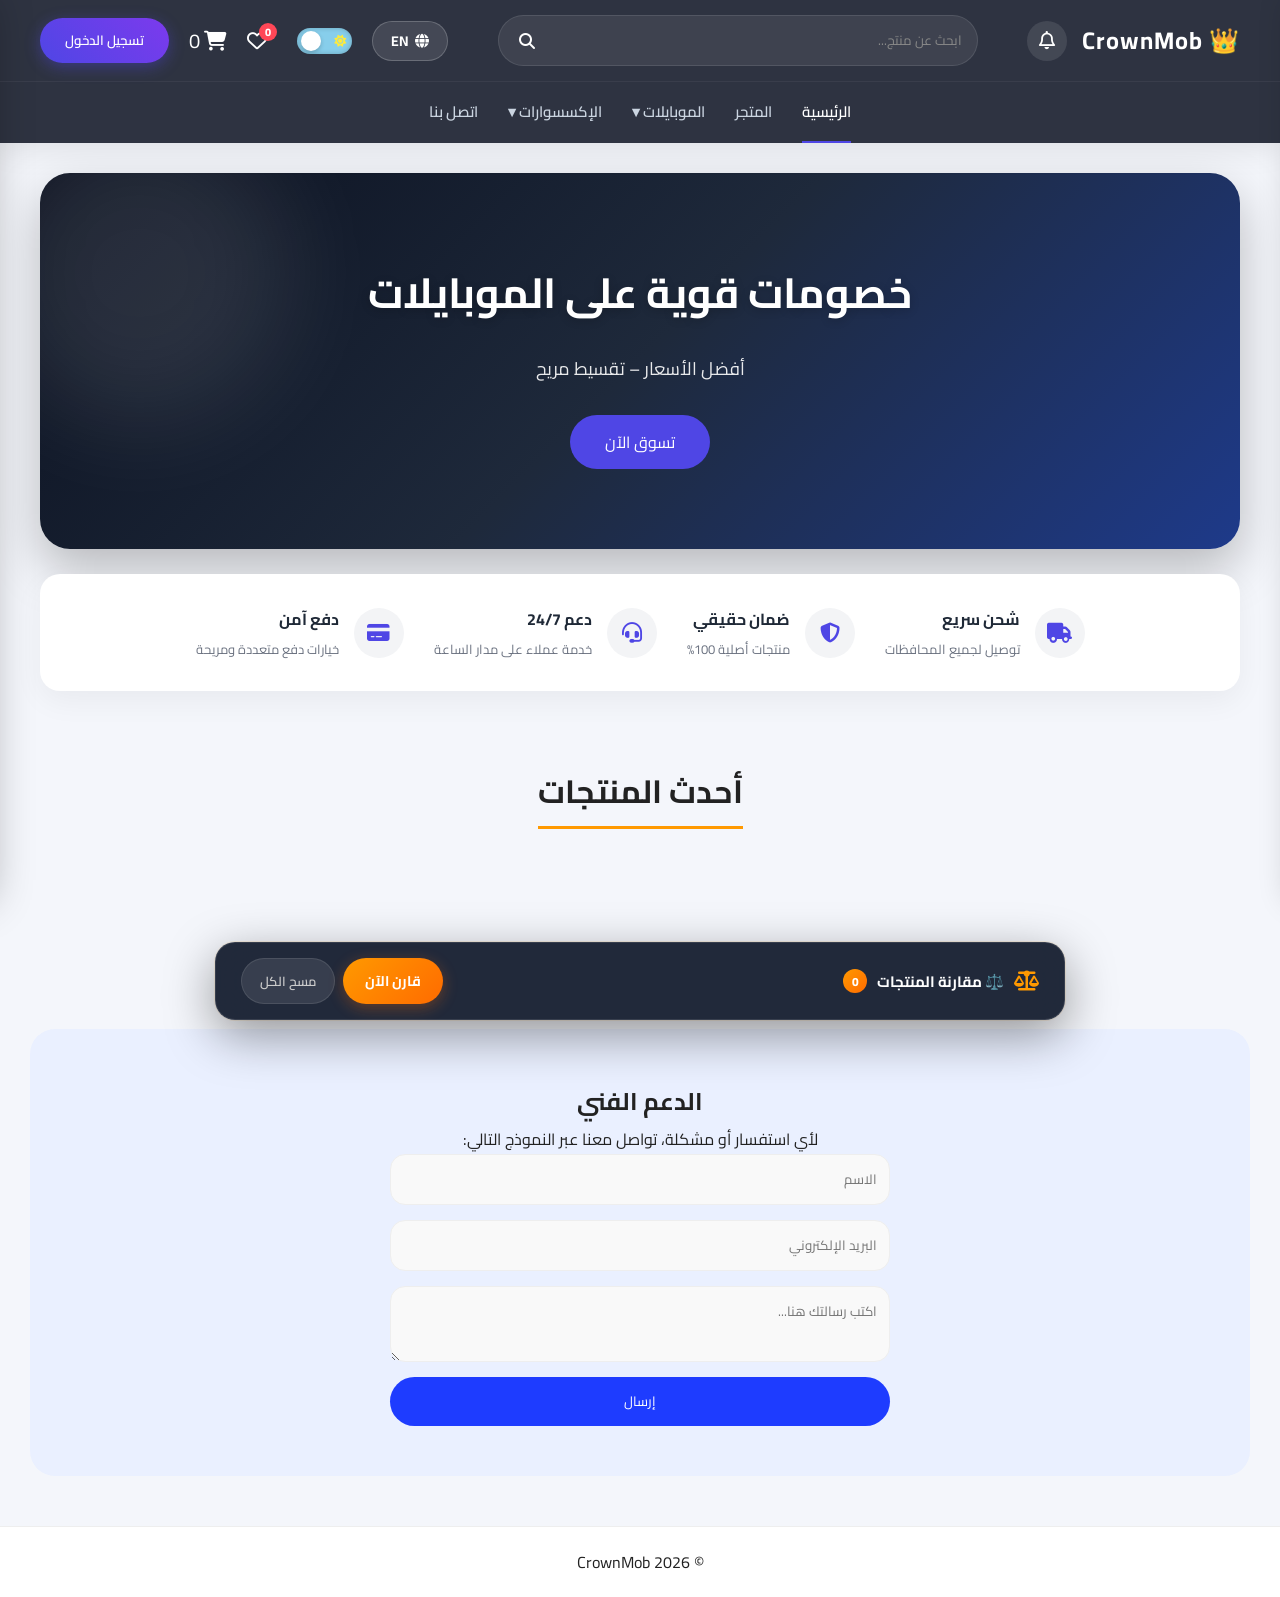
==== frontend/index.html @ 6358f12d "clean initial deployment" ====
<!DOCTYPE html>
<html lang="ar" dir="rtl">

<head>
  <meta charset="UTF-8">
  <meta name="viewport" content="width=device-width, initial-scale=1.0">
  <title>HTI Store - Electronics Store</title>
  <link rel="stylesheet" href="https://cdnjs.cloudflare.com/ajax/libs/font-awesome/6.4.0/css/all.min.css">
  <link rel="stylesheet" href="https://cdnjs.cloudflare.com/ajax/libs/animate.css/4.1.1/animate.min.css" />
  <link rel="stylesheet" href="style.css">
</head>

<body>

  <!-- HEADER -->
  <!-- NAVBAR -->
  <nav class="navbar-modern">
    <!-- Top Row -->
    <div class="navbar-top">
      <!-- Logo and Notifications -->
      <div class="logo-container" style="display: flex; align-items: center; gap: 15px;">
        <div class="logo">
          <a href="index.html">👑 CrownMob</a>
        </div>

        <!-- Notification Button -->
        <div id="notif-btn" class="notification-icon" onclick="window._notifToggle && window._notifToggle()"
          style="position: relative; cursor: pointer; color: white; display: flex; align-items: center; justify-content: center; width: 40px; height: 40px; background: rgba(255,255,255,0.1); border-radius: 50%; font-size: 18px; transition: 0.3s;">
          <i class="far fa-bell"></i>
          <span class="badge" id="notif-badge"
            style="position: absolute; top: -2px; right: -2px; background: #ff4757; color: white; border-radius: 50%; width: 18px; height: 18px; font-size: 11px; display: none; align-items: center; justify-content: center; font-weight: bold;">0</span>
        </div>
      </div>

      <!-- Search Bar (Center) -->
      <div class="nav-search-bar">
        <input type="text" id="search-input" data-lang-placeholder="searchPlaceholder" data-lang-placeholder="searchPlaceholder" placeholder="ابحث عن منتج...">
        <button class="nav-search-btn" onclick="performSearch()">
          <i class="fas fa-search"></i>
        </button>
      </div>

      <!-- Right Actions -->
      <div class="nav-actions">
        <button id="lang-btn" class="lang-btn" onclick="toggleLanguage()" title="تغيير اللغة">
          <i class="fas fa-globe"></i>
          <span class="lang-text">EN</span>
        </button>

        <label class="theme-switch">
          <input type="checkbox" id="theme-toggle" onclick="toggleTheme()">
          <span class="slider">
            <i class="fas fa-sun sun-icon"></i>
            <i class="fas fa-moon moon-icon"></i>
          </span>
        </label>

        <div class="wishlist-icon" onclick="toggleWishlistPanel()" title="Wishlist">
          <i class="far fa-heart"></i>
          <span class="badge" id="wishlist-count">0</span>
        </div>

        <div class="cart-icon" onclick="toggleCart()">
          <i class="fas fa-shopping-cart"></i>
          <span class="badge" id="cart-count">0</span>
        </div>

        <div id="user-auth-area">
          <button class="login-btn-modern" onclick="openLoginPage()" data-lang-key="login">تسجيل الدخول</button>
        </div>

        <button class="menu-toggle" onclick="toggleMobileMenu()"><i class="fas fa-bars"></i></button>
      </div>
    </div>

    <!-- Bottom Row (Links) -->
    <div class="navbar-bottom">
      <ul class="nav-links" id="nav-links">
        <li><a href="index.html" class="active" data-lang-key="home">الرئيسية</a></li>
        <li><a href="index.html?type=store" data-lang-key="store">المتجر</a></li>

        <li class="dropdown">
          <a href="index.html?type=phone" data-lang-key="phones">الموبايلات <i class="fas fa-chevron-down"
              style="font-size:10px; margin-right:5px;"></i></a>
          <ul class="dropdown-menu" id="nav-brand-dropdown">
            <!-- يتم تحميلها ديناميكياً -->
          </ul>
        </li>

        <li class="dropdown">
          <a href="index.html?type=accessory" data-lang-key="accessories">الإكسسوارات <i class="fas fa-chevron-down"
              style="font-size:10px; margin-right:5px;"></i></a>
          <ul class="dropdown-menu">
            <li><a href="index.html?type=accessory&acc=airpods" data-lang-key="accAirpods">سماعات AirPods</a></li>
            <li><a href="index.html?type=accessory&acc=covers" data-lang-key="accCovers">كفرات وأغطية</a></li>
            <li><a href="index.html?type=accessory&acc=chargers" data-lang-key="accChargers">شواحن</a></li>
          </ul>
        </li>

        <li><a href="#footer" data-lang-key="contact">اتصل بنا</a></li>
      </ul>
    </div>
  </nav>


  <!-- HERO -->
  <section class="hero">
    <div class="hero-box">
      <h2 data-lang-key="heroTitle">خصومات قوية على الموبايلات</h2>
      <p data-lang-key="heroDesc">أفضل الأسعار – تقسيط مريح</p>
      <button onclick="scrollToProducts()" data-lang-key="shopNow" data-lang-key="shopNow">تسوق الآن</button>
    </div>
  </section>

  <!-- FEATURES BAR -->
  <section class="features-bar">
    <div class="feature-item">
      <div class="feat-icon"><i class="fas fa-truck"></i></div>
      <div class="feat-text">
        <h4 data-lang-key="featShipping">شحن سريع</h4>
        <p data-lang-key="featShippingDesc">توصيل لجميع المحافظات</p>
      </div>
    </div>
    <div class="feature-item">
      <div class="feat-icon"><i class="fas fa-shield-alt"></i></div>
      <div class="feat-text">
        <h4 data-lang-key="featWarranty">ضمان حقيقي</h4>
        <p data-lang-key="featWarrantyDesc">منتجات أصلية 100%</p>
      </div>
    </div>
    <div class="feature-item">
      <div class="feat-icon"><i class="fas fa-headset"></i></div>
      <div class="feat-text">
        <h4 data-lang-key="featSupport">دعم 24/7</h4>
        <p data-lang-key="featSupportDesc">خدمة عملاء على مدار الساعة</p>
      </div>
    </div>
    <div class="feature-item">
      <div class="feat-icon"><i class="fas fa-credit-card"></i></div>
      <div class="feat-text">
        <h4 data-lang-key="featPayment">دفع آمن</h4>
        <p data-lang-key="featPaymentDesc">خيارات دفع متعددة ومريحة</p>
      </div>
    </div>
  </section>

  <!-- PRODUCTS -->
  <section class="products" id="products">
    <h2 data-lang-key="latestProducts">أحدث المنتجات</h2>

    <!-- Category Filter - يتم تحميلها ديناميكياً من API -->
    <div class="brand-list" id="category-filter">
      <div class="cat-btn active" onclick="filterBrand('all', this)" data-lang-key="all">الكل</div>
      <!-- باقي الأزرار تتحمل من الـ API -->
    </div>

    <div class="products-grid">
      <p id="loading" data-lang-key="loading">جاري تحميل المنتجات...</p>
    </div>



  </section>




  <!-- CART PANEL -->
  <div id="cart-panel" class="cart-panel">
    <div class="cart-header">
      <h3 data-lang-key="cartTitle">🛒 سلة المشتريات</h3>
      <span class="close" onclick="toggleCart()">✖</span>
    </div>

    <div id="cart-items" class="cart-items">
      <p class="empty" data-lang-key="cartEmpty">السلة فارغة</p>
    </div>

    <div class="cart-footer">
      <div class="total">
        <span data-lang-key="totalLabel">الإجمالي:</span> <span id="cart-total">0</span> <span
          data-lang-key="currency">ج.م</span>
      </div>
      <button class="checkout-btn" onclick="openCheckout()" data-lang-key="checkout" data-lang-key="checkout">إتمام الشراء</button>
    </div>
  </div>

  <!-- اتمام الشراء -->
  <div id="checkout-modal" class="checkout-modal">
    <div class="checkout-content">
      <span class="close-modal" onclick="closeCheckout()">&times;</span>

      <div class="modal-header">
        <h2 data-lang-key="checkoutTitle">إتمام الطلب والدفع</h2>
      </div>

      <div class="modal-body">

        <div class="section-title" data-lang-key="shippingSection">1. بيانات الشحن والتواصل</div>
        <div class="common-fields">
          <input type="text" id="cust-name" data-lang-placeholder="fullName" data-lang-placeholder="fullName" placeholder="الاسم رباعي" required>
          <input type="tel" id="cust-phone" data-lang-placeholder="phoneNumber" data-lang-placeholder="phoneNumber" placeholder="رقم الموبايل الأساسي"
            required>
          <input type="email" id="cust-email" data-lang-placeholder="emailOptional"
            data-lang-placeholder="emailOptional" placeholder="البريد الإلكتروني (اختياري)">
          <input type="text" id="cust-address" data-lang-placeholder="fullAddress"
            data-lang-placeholder="fullAddress" placeholder="العنوان بالتفصيل (المحافظة - المنطقة - الشارع)" required>
        </div>

        <div class="section-title" data-lang-key="paymentSection">2. اختر وسيلة الدفع</div>
        <div class="payment-methods-grid">
          <label class="method-box">
            <input type="radio" name="payment" value="cash" checked onchange="changePaymentMethod()">
            <div class="box-content">
              <i class="fas fa-money-bill-wave"></i>
              <span data-lang-key="cashOnDelivery">دفع عند الاستلام</span>
            </div>
          </label>

          <label class="method-box">
            <input type="radio" name="payment" value="valu" onchange="changePaymentMethod()">
            <div class="box-content">
              <span style="font-weight:900; color:#00b894;">valU</span>
              <span data-lang-key="valuInstall">تقسيط فاليو</span>
            </div>
          </label>

          <label class="method-box">
            <input type="radio" name="payment" value="halan" onchange="changePaymentMethod()">
            <div class="box-content">
              <span style="font-weight:900; color:#eb3b5a;">Halan</span>
              <span data-lang-key="halanInstall">تقسيط حالا</span>
            </div>
          </label>

          <label class="method-box">
            <input type="radio" name="payment" value="instapay" onchange="changePaymentMethod()">
            <div class="box-content">
              <i class="fas fa-qrcode"></i>
              <span>InstaPay</span>
            </div>
          </label>

          <label class="method-box">
            <input type="radio" name="payment" value="vodafone" onchange="changePaymentMethod()">
            <div class="box-content">
              <i class="fas fa-mobile-alt"></i>
              <span data-lang-key="vodafoneCash">فودافون كاش</span>
            </div>
          </label>
        </div>

        <div class="payment-details-container">

          <div id="details-cash" class="details-section active">
            <p class="info-msg" data-lang-key="cashMsg">سيتم تحصيل المبلغ بالكامل نقداً عند توصيل الطلب لعنوانك.</p>
          </div>

          <div id="details-valu" class="details-section">
            <input type="text" data-lang-placeholder="valuName" data-lang-placeholder="valuName" placeholder="الاسم المسجل في فاليو">
            <input type="tel" data-lang-placeholder="valuPhone" data-lang-placeholder="valuPhone" placeholder="رقم موبايل حساب فاليو">
            <input type="number" data-lang-placeholder="nationalId" data-lang-placeholder="nationalId" placeholder="الرقم القومي (14 رقم)">
          </div>

          <div id="details-halan" class="details-section">
            <input type="text" data-lang-placeholder="halanName" data-lang-placeholder="halanName" placeholder="الاسم المسجل في حالا">
            <input type="tel" data-lang-placeholder="halanPhone" data-lang-placeholder="halanPhone" placeholder="رقم موبايل حساب حالا">
            <input type="number" data-lang-placeholder="nationalId" data-lang-placeholder="nationalId" placeholder="الرقم القومي (14 رقم)">
          </div>

          <div id="details-instapay" class="details-section">
            <p class="transfer-info" data-lang-key="instapayMsg">يرجى التحويل على عنوان الدفع التالي:<br>
              <strong>username@instapay</strong>
            </p>
            <input type="text" data-lang-placeholder="paymentAddress"
              data-lang-placeholder="paymentAddress" placeholder="عنوان الدفع الخاص بك (Payment Address)">
            <input type="text" data-lang-placeholder="transactionId" data-lang-placeholder="transactionId" placeholder="رقم العملية المرجعي (Transaction ID)">
          </div>

          <div id="details-vodafone" class="details-section">
            <p class="transfer-info" data-lang-key="vodafoneMsg">يرجى التحويل على الرقم: <strong>010XXXXXXXX</strong>
            </p>
            <input type="tel" data-lang-placeholder="walletNumber" data-lang-placeholder="walletNumber" placeholder="رقم المحفظة المحول منها">
            <p style="font-size:12px; color:#666;" data-lang-key="screenshotOptional">قم بإرفاق سكرين شوت للتحويل
              (اختياري)</p>
            <input type="file" accept="image/*">
          </div>

        </div>

        <div class="checkout-footer">
          <div class="coupon-area">
            <input type="text" id="coupon-code" data-lang-placeholder="couponCode" placeholder="كود الخصم">
            <button onclick="applyCoupon()" data-lang-key="applyCoupon" data-lang-key="applyCoupon">تطبيق</button>
          </div>
          <div class="total-area">
            <span data-lang-key="totalLabel">الإجمالي:</span>
            <span id="final-total">0 ج.م</span>
          </div>
        </div>

        <button class="submit-btn" onclick="submitOrder()" data-lang-key="confirmOrder" data-lang-key="confirmOrder">تأكيد الطلب الآن</button>
      </div>
    </div>
  </div>




  <!-- SUPPORT SECTION -->
  <section class="support">
    <h2 data-lang-key="supportTitle">الدعم الفني</h2>
    <p data-lang-key="supportDesc">لأي استفسار أو مشكلة، تواصل معنا عبر النموذج التالي:</p>

    <form id="support-form">
      <input type="text" data-lang-placeholder="name" placeholder="الاسم" required>
      <input type="email" data-lang-placeholder="email" placeholder="البريد الإلكتروني" required>
      <textarea data-lang-placeholder="writeMessage" placeholder="اكتب رسالتك هنا..." required></textarea>
      <button type="submit" data-lang-key="send" data-lang-key="send">إرسال</button>
    </form>
  </section>

  <!-- WISHLIST PANEL -->
  <div id="wishlist-overlay" class="wishlist-overlay" onclick="toggleWishlistPanel()"></div>
  <div id="wishlist-panel" class="wishlist-panel">
    <div class="wishlist-panel-header">
      <h3><i class="fas fa-heart"></i> <span data-lang-key="wishlistTitle">❤️ قائمة المفضلة</span></h3>
      <button class="wishlist-panel-close" onclick="toggleWishlistPanel()">
        <i class="fas fa-times"></i>
      </button>
    </div>
    <div class="wishlist-panel-body" id="wishlist-panel-body">
      <!-- Wishlist items rendered by JS -->
    </div>
  </div>

  <!-- COMPARE FLOATING BAR -->
  <div id="compare-bar" class="compare-bar">
    <div class="compare-bar-inner">
      <div class="compare-bar-info">
        <i class="fas fa-balance-scale"></i>
        <span id="compare-bar-title" data-lang-key="compareProducts">⚖️ مقارنة المنتجات</span>
        <span class="compare-badge" id="compare-count">0</span>
      </div>
      <div class="compare-bar-items" id="compare-bar-items">
        <!-- Thumbnails go here -->
      </div>
      <div class="compare-bar-actions">
        <button class="compare-now-btn" onclick="openCompareModal()" data-lang-key="compareNow">قارن الآن</button>
        <button class="compare-clear-btn" onclick="clearCompare()" data-lang-key="clearCompare">مسح الكل</button>
      </div>
    </div>
  </div>

  <!-- COMPARE MODAL -->
  <div id="compare-modal" class="compare-modal">
    <div class="compare-modal-content">
      <div class="compare-modal-header">
        <h2><i class="fas fa-balance-scale"></i> <span data-lang-key="compareProducts">⚖️ مقارنة المنتجات</span></h2>
        <button class="compare-modal-close" onclick="closeCompareModal()">
          <i class="fas fa-times"></i>
        </button>
      </div>
      <div class="compare-modal-body" id="compare-modal-body">
        <!-- Compare table rendered by JS -->
      </div>
      <div class="compare-modal-footer">
        <button class="compare-add-all-btn" onclick="addAllCompareToCart()" data-lang-key="addAllToCart">🛒 أضف الكل
          للسلة</button>
        <button class="compare-clear-all-btn" onclick="clearCompare(); closeCompareModal();"
          data-lang-key="clearCompare">مسح الكل</button>
      </div>
    </div>
  </div>

  <!-- FOOTER -->
  <footer>
    <p>© 2026 CrownMob</p>
  </footer>

  <script src="lang.js"></script>
  <script src="index.js"></script>
  <script src="notifications.js"></script>
  <script src="search_dropdown.js"></script>
</body>

</html>
---- frontend/style.css ----
/* =========================
   FONTS & GLOBAL VARIABLES
========================= */
@import url('https://fonts.googleapis.com/css2?family=Cairo:wght@300;400;600;700&display=swap');

:root {
  /* الألوان الافتراضية (الوضع الفاتح) */
  --bg-color: #f4f6fb;
  --text-color: #222;
  --card-bg: #ffffff;
  /* تعديل: جعل لون الهيدر شبه شفاف للزجاجي */
  --navbar-bg: rgba(15, 23, 42, 0.85);
  --navbar-text: #ffffff;
  --border-color: #eee;
  --modal-bg: #ffffff;
  --input-bg: #f9f9f9;
  --section-bg: #eaf0ff;
  /* تعديل: تدرج لوني أقوى للبانر */
  --hero-gradient: linear-gradient(135deg, #232f3e 0%, #1e3c72 100%);
  --shadow-soft: 0 10px 25px rgba(0, 0, 0, 0.05);
  --shadow-hover: 0 20px 40px rgba(0, 0, 0, 0.15);
}

/* الألوان في الوضع الليلي */
body.dark-mode {
  --bg-color: #0b1120;
  --text-color: #f8fafc;
  --card-bg: #1e293b;
  --navbar-bg: rgba(11, 17, 32, 0.85);
  --navbar-text: #f8fafc;
  --border-color: #334155;
  --modal-bg: #1e293b;
  --input-bg: #0f172a;
  --section-bg: #0b1120;
  --hero-gradient: linear-gradient(135deg, #0b1120, #1e3a8a);
  --shadow-soft: 0 10px 25px rgba(0, 0, 0, 0.2);
  --shadow-hover: 0 20px 40px rgba(0, 0, 0, 0.4);
}

/* تخصيص شريط التمرير (Scrollbar) */
::-webkit-scrollbar {
  width: 10px;
}

::-webkit-scrollbar-track {
  background: var(--bg-color);
}

::-webkit-scrollbar-thumb {
  background: #ccc;
  border-radius: 10px;
  border: 2px solid var(--bg-color);
}

::-webkit-scrollbar-thumb:hover {
  background: #ff9900;
}

* {
  margin: 0;
  padding: 0;
  box-sizing: border-box;
  font-family: 'Cairo', sans-serif;
}

body {
  background: var(--bg-color);
  color: var(--text-color);
  overflow-x: hidden;
  transition: background 0.3s, color 0.3s;
}

a {
  text-decoration: none;
}

button {
  cursor: pointer;
  border: none;
}


/* =========================
   NAVBAR (Glassmorphism Effect)
========================= */
.navbar {
  display: flex;
  justify-content: space-between;
  align-items: center;
  padding: 15px 60px;
  /* تقليل الـ padding قليلاً */
  background: var(--navbar-bg);
  /* استخدام اللون الشفاف */
  color: var(--navbar-text);
  position: sticky;
  top: 0;
  z-index: 1000;
  transition: background 0.3s;
  /* إضافة تأثير الزجاج */
  backdrop-filter: blur(12px);
  border-bottom: 1px solid rgba(255, 255, 255, 0.1);
}

/* تعديل حدود الهيدر في الوضع الليلي */
body.dark-mode .navbar {
  border-bottom: 1px solid rgba(255, 255, 255, 0.05);
}

.logo a {
  color: var(--navbar-text);
  font-size: 24px;
  /* تكبير اللوجو قليلاً */
  font-weight: 700;
  letter-spacing: 1px;
}

.nav-links {
  list-style: none;
  display: flex;
  gap: 35px;
}

.nav-links li {
  position: relative;
}

.nav-links a {
  color: var(--navbar-text);
  font-size: 16px;
  /* تكبير الخط قليلاً */
  font-weight: 600;
  transition: .3s;
}

.nav-links a:hover,
.nav-links a.active {
  color: #ff9900;
  /* استخدام اللون البرتقالي المميز */
}

/* DROPDOWN */
.dropdown-menu {
  position: absolute;
  top: 45px;
  left: 0;
  background: var(--card-bg);
  list-style: none;
  width: 180px;
  border-radius: 12px;
  box-shadow: var(--shadow-soft);
  /* استخدام متغير الظل */
  opacity: 0;
  visibility: hidden;
  transform: translateY(15px);
  transition: .3s;
  padding: 10px 0;
  border: 1px solid var(--border-color);
}

.dropdown-menu li {
  padding: 10px 15px;
}

.dropdown-menu li a {
  color: var(--text-color);
  font-size: 14px;
}

.dropdown-menu li:hover {
  background: #f1f5f9;
}

body.dark-mode .dropdown-menu li:hover {
  background: #333;
}

.dropdown:hover .dropdown-menu {
  opacity: 1;
  visibility: visible;
  transform: translateY(0);
}

.nav-right {
  display: flex;
  align-items: center;
  gap: 18px;
}

/* أزرار الهيدر */
.lang-btn {
  position: relative;
  cursor: pointer;
  color: var(--navbar-text);
  display: flex;
  align-items: center;
  justify-content: center;
  gap: 6px;
  height: 40px;
  padding: 0 18px;
  background: rgba(255, 255, 255, 0.1);
  border-radius: 20px;
  font-size: 14px;
  transition: 0.3s;
  font-weight: bold;
  border: 1px solid rgba(255, 255, 255, 0.2);
}

.lang-btn:hover {
  background: #38bdf8;
  color: #0f172a;
  border-color: #38bdf8;
  box-shadow: 0 0 15px rgba(56, 189, 248, 0.5);
}

.login-btn {
  background: linear-gradient(45deg, #ff9900, #ff6b00);
  /* تدرج برتقالي */
  padding: 8px 25px;
  border-radius: 25px;
  color: white;
  transition: .3s;
  font-weight: 600;
  box-shadow: 0 4px 15px rgba(255, 107, 0, 0.2);
}

.login-btn:hover {
  transform: translateY(-2px);
  box-shadow: 0 6px 20px rgba(255, 107, 0, 0.3);
}

.cart-icon {
  font-size: 20px;
  cursor: pointer;
  color: var(--navbar-text);
  position: relative;
}

.cart-count {
  position: absolute;
  top: -8px;
  right: -8px;
  background: #ff9900;
  color: white;
  font-size: 12px;
  width: 18px;
  height: 18px;
  display: flex;
  justify-content: center;
  align-items: center;
  border-radius: 50%;
  font-weight: bold;
}


/* =========================
   HERO & CATEGORIES
========================= */

/* =========================
   HERO
========================= */
.hero {
  padding: 30px 40px 10px;
}

.hero-box {
  /* تدرج لوني عصري وفخم */
  background: linear-gradient(135deg, #0b1120 0%, #1e293b 50%, #1e3a8a 100%);
  padding: 80px 30px;
  border-radius: 30px;
  text-align: center;
  transition: .4s;
  color: white;
  position: relative;
  overflow: hidden;
  box-shadow: 0 20px 50px rgba(0, 0, 0, 0.25);
}

/* أشكال جمالية خلف البانر */
.hero-box::before {
  content: '';
  position: absolute;
  top: -50px;
  left: -50px;
  width: 300px;
  height: 300px;
  background: rgba(255, 255, 255, 0.1);
  border-radius: 50%;
  filter: blur(50px);
}

.hero-box:hover {
  transform: scale(1.01);
}

.hero-box h2 {
  font-size: 42px;
  margin-bottom: 20px;
  text-shadow: 0 2px 10px rgba(0, 0, 0, 0.2);
}

.hero-box p {
  font-size: 18px;
  margin-bottom: 30px;
  opacity: 0.9;
}

.hero-box button {
  padding: 12px 35px;
  border-radius: 30px;
  background: #4f46e5;
  color: white;
  font-size: 16px;
  transition: .3s;
}

.hero-box button:hover {
  background: #233f91;
}

/* =========================
   FEATURES BAR
========================= */
.features-bar {
  display: flex;
  justify-content: center;
  align-items: center;
  gap: 30px;
  padding: 30px 40px;
  background: white;
  border-radius: 20px;
  margin: 15px 40px 40px;
  position: relative;
  z-index: 10;
  box-shadow: 0 10px 30px rgba(0, 0, 0, 0.05);
  flex-wrap: wrap;
}

.feature-item {
  display: flex;
  align-items: center;
  gap: 15px;
}

.feat-icon {
  width: 50px;
  height: 50px;
  background: #f3f4f6;
  color: #4f46e5;
  border-radius: 50%;
  display: flex;
  justify-content: center;
  align-items: center;
  font-size: 20px;
  transition: 0.3s;
}

.feature-item:hover .feat-icon {
  background: #4f46e5;
  color: white;
  transform: translateY(-3px);
}

.feat-text h4 {
  font-size: 16px;
  color: #1f2937;
  margin-bottom: 3px;
  font-weight: 700;
}

.feat-text p {
  font-size: 13px;
  color: #6b7280;
}

body.dark-mode .features-bar {
  background: rgba(255, 255, 255, 0.05);
  box-shadow: 0 10px 30px rgba(0, 0, 0, 0.2);
}

body.dark-mode .feat-icon {
  background: rgba(79, 70, 229, 0.2);
}

body.dark-mode .feat-text h4 {
  color: #f3f4f6;
}

body.dark-mode .feat-text p {
  color: #9ca3af;
}

@media (max-width: 768px) {
  .features-bar {
    margin: 20px 15px;
    padding: 20px;
    gap: 15px;
    display: grid;
    grid-template-columns: repeat(2, 1fr);
  }

  .feature-item {
    flex-direction: column;
    text-align: center;
    gap: 8px;
  }

  .feat-icon {
    margin: 0 auto;
    width: 40px;
    height: 40px;
    font-size: 16px;
  }

  .feat-text h4 {
    font-size: 13px;
  }

  .feat-text p {
    font-size: 11px;
  }
}


/* =========================
   CATEGORIES (BRAND BUTTONS)
========================= */
.categories {
  display: flex;
  justify-content: center;
  gap: 10px;
  margin-top: 30px;
  flex-wrap: wrap;
}

/* التنسيق الأساسي (الوضع الفاتح - النهاري) */
.cat-btn {
  background: var(--card-bg);
  border: 1px solid var(--border-color);
  padding: 10px 25px;
  border-radius: 50px;
  /* شكل كبسولة دائري */
  font-weight: 600;
  color: var(--text-color);
  transition: all 0.3s ease;
  cursor: pointer;
  position: relative;
  overflow: hidden;
}

/* التأثير عند الوقوف عليها في النهار */
.cat-btn:hover,
.cat-btn.active {
  background: #232f3e;
  /* كحلي */
  color: #fff;
  border-color: #232f3e;
  transform: translateY(-3px);
  box-shadow: 0 5px 15px rgba(35, 47, 62, 0.3);
}

/* --- تنسيق الوضع الليلي (Dark Mode) --- */

/* 1. شكل الزر وهو غير نشط في الليل (غامق وأنيق) */
body.dark-mode .cat-btn {
  background: #2a2a2a;
  /* رمادي داكن جداً */
  border-color: #444;
  /* حدود خفيفة */
  color: #e0e0e0;
  /* نص فاتح */
  box-shadow: inset 0 0 5px rgba(0, 0, 0, 0.1);
}

/* 2. شكل الزر عند اللمس أو التفعيل في الليل (توهج نيون) */
body.dark-mode .cat-btn:hover,
body.dark-mode .cat-btn.active {
  background: #38bdf8;
  /* لون أزرق سماوي مضيء */
  border-color: #38bdf8;
  color: #0f172a;
  /* النص يصبح داكن ليظهر بوضوح */
  transform: translateY(-3px);
  box-shadow: 0 0 20px rgba(56, 189, 248, 0.6);
  /* تأثير توهج (Glow) */
}


/* =========================
   SEARCH
========================= */
.search-bar {
  text-align: center;
  margin: 30px 0;
  position: relative;
  max-width: 500px;
  margin-left: auto;
  margin-right: auto;
}

.search-bar input {
  width: 100%;
  padding: 15px 50px 15px 20px;
  /* مساحة للأيقونة */
  border-radius: 50px;
  border: 1px solid var(--border-color);
  transition: .3s;
  background: var(--input-bg);
  color: var(--text-color);
  font-size: 16px;
  box-shadow: var(--shadow-soft);
}

.search-bar input:focus {
  outline: none;
  border-color: #ff9900;
  box-shadow: 0 0 15px rgba(255, 153, 0, 0.2);
}

.search-bar i {
  position: absolute;
  right: 20px;
  top: 50%;
  transform: translateY(-50%);
  color: #aaa;
  font-size: 18px;
}

/* =========================
   BRANDS (Filtered Buttons)
========================= */
.brand-list {
  display: flex;
  gap: 15px;
  overflow-x: auto;
  padding-bottom: 15px;
  justify-content: center;
  /* توسيط العناصر */
}

.brand-list div {
  padding: 12px 30px;
  background: var(--card-bg);
  /* استخدام المتغير ليتغير تلقائياً */
  border: 1px solid var(--border-color);
  /* حدود خفيفة */
  border-radius: 50px;
  box-shadow: var(--shadow-soft);
  cursor: pointer;
  font-weight: bold;
  transition: all 0.3s ease;
  white-space: nowrap;
  color: var(--text-color);
  /* لون النص متغير */
}

/* تأثير التمرير (Hover) في الوضع النهاري */
.brand-list div:hover {
  background: #232f3e;
  color: white;
  transform: translateY(-3px);
  box-shadow: 0 5px 15px rgba(0, 0, 0, 0.2);
}

/* --- تنسيق الوضع الليلي (Dark Mode) --- */

/* الزر وهو غير نشط في الليل */
body.dark-mode .brand-list div {
  background: #2a2a2a;
  /* رمادي داكن أنيق */
  border-color: #444;
  color: #e0e0e0;
  box-shadow: inset 0 0 5px rgba(0, 0, 0, 0.2);
}

/* الزر عند اللمس أو الوقوف عليه في الليل (توهج نيون) */
body.dark-mode .brand-list div:hover {
  background: #38bdf8;
  /* أزرق سماوي مضيء */
  border-color: #38bdf8;
  color: #0f172a;
  /* النص يصبح داكن ليظهر بوضوح */
  transform: scale(1.05);
  box-shadow: 0 0 20px rgba(56, 189, 248, 0.6);
  /* تأثير التوهج */
}

/* =========================
   PRODUCTS (Modern Cards)
========================= */
.products {
  padding: 30px 40px 50px;
}

.brand-title {
  font-size: 2rem;
  color: var(--text-color);
  border-bottom: 3px solid #ff9900;
  display: inline-block;
  margin-bottom: 30px;
  padding-bottom: 5px;
}

.products-grid {
  display: grid;
  grid-template-columns: repeat(auto-fill, minmax(260px, 1fr));
  /* توسيع الكروت قليلاً */
  gap: 30px;
}

/* تحسين كارت المنتج */
.product-card {
  background: var(--card-bg);
  padding: 25px;
  border-radius: 25px;
  /* حواف دائرية أكثر */
  text-align: center;
  transition: all 0.4s ease;
  /* نعومة الحركة */
  box-shadow: var(--shadow-soft);
  overflow: hidden;
  border: 1px solid transparent;
  /* إزالة الحدود في الوضع العادي */
  position: relative;
}

/* إضافة حدود خفيفة فقط في الوضع الليلي للتباين */
body.dark-mode .product-card {
  border-color: var(--border-color);
}

.product-card:hover {
  transform: translateY(-10px);
  /* يرتفع للأعلى */
  box-shadow: var(--shadow-hover);
}

/* Badge style for discounts */
.discount-badge {
  position: absolute;
  top: 2px;
  left: 85px;
  transform: translateX(-50%);
  background: linear-gradient(135deg, #ffd700, #ff9900);
  color: #1a1a1a;
  padding: 6px 14px;
  border-radius: 20px;
  font-size: 13px;
  font-weight: 800;
  z-index: 10;
  box-shadow: 0 4px 15px rgba(255, 153, 0, 0.4);
  animation: pulse-badge 2s infinite;
  display: flex;
  align-items: center;
  gap: 6px;
  border: 1px solid rgba(255, 255, 255, 0.4);
}



.product-card img {
  width: 100%;
  height: 220px;
  object-fit: contain;
  /* عشان الصورة متتقصش */
  margin-bottom: 15px;
  transition: transform 0.5s ease;
  /* حركة ناعمة للصورة */
}

/* تكبير الصورة عند الوقوف عليها */
.product-card:hover img {
  transform: scale(1.08);
}

.product-card h3 {
  margin: 10px 0;
  font-size: 18px;
  font-weight: 700;
  min-height: 50px;
  color: var(--text-color);
}

.price {
  color: #ff9900;
  /* استخدام البرتقالي للسعر */
  font-weight: 800;
  font-size: 20px;
  margin-bottom: 20px;
  display: flex;
  align-items: center;
  justify-content: center;
  gap: 10px;
}

.price-old {
  font-size: 15px;
  color: #888;
  text-decoration: line-through;
  font-weight: 600;
}

.price-new {
  color: #ff9900;
  font-weight: 800;
}



@keyframes pulse-badge {
  0% {
    transform: scale(1);
  }

  50% {
    transform: scale(1.05);
  }

  100% {
    transform: scale(1);
  }
}

/* زر الإضافة للسلة في الكارت */
.product-card button.add-to-cart-btn {
  padding: 12px 30px;
  border-radius: 50px;
  background: linear-gradient(45deg, #232f3e, #34495e);
  /* تدرج أزرق */
  color: white;
  transition: .3s;
  font-weight: 600;
  width: 100%;
  margin-bottom: 10px;
  box-shadow: 0 5px 15px rgba(35, 47, 62, 0.2);
}

body.dark-mode .product-card button.add-to-cart-btn {
  background: linear-gradient(45deg, #ff9900, #ff6b00);
  box-shadow: 0 5px 15px rgba(255, 107, 0, 0.2);
  color: #000;
}

.product-card button.add-to-cart-btn:hover {
  transform: translateY(-2px);
  box-shadow: 0 8px 20px rgba(35, 47, 62, 0.3);
}

/* زر تحميل المزيد بنفس ستايل أضف للسلة */
.load-more-btn-style {
  padding: 12px 30px;
  border-radius: 50px;
  background: linear-gradient(45deg, #232f3e, #34495e);
  color: white;
  transition: .3s;
  font-weight: 600;
  border: none;
  cursor: pointer;
  box-shadow: 0 5px 15px rgba(35, 47, 62, 0.2);
  display: inline-block;
  min-width: 200px;
  font-size: 16px;
}

body.dark-mode .load-more-btn-style {
  background: linear-gradient(45deg, #38bdf8, #0ea5e9);
  box-shadow: 0 5px 15px rgba(56, 189, 248, 0.2);
  color: #0f172a;
}

.load-more-btn-style:hover {
  transform: translateY(-2px);
  box-shadow: 0 8px 20px rgba(35, 47, 62, 0.3);
}

/* زر عرض التفاصيل (Ghost Button) */
.btn {
  display: inline-block;
  text-decoration: none;
  padding: 10px 25px;
  font-size: 14px;
  font-weight: 700;
  color: var(--text-color);
  border: 2px solid var(--border-color);
  border-radius: 50px;
  background-color: transparent;
  transition: all 0.3s ease;
  width: 100%;
}

.btn:hover {
  background-color: var(--text-color);
  color: var(--card-bg);
  border-color: var(--text-color);
}


/* =========================
   CART SIDEBAR
========================= */
.cart-panel {
  position: fixed;
  top: 0;
  right: -400px;
  /* توسيع السلة قليلاً */
  width: 380px;
  height: 100vh;
  background: var(--card-bg);
  box-shadow: -10px 0 30px rgba(0, 0, 0, 0.2);
  transition: .5s cubic-bezier(0.77, 0, 0.175, 1);
  /* حركة انسيابية */
  z-index: 2000;
  display: flex;
  flex-direction: column;
  backdrop-filter: blur(10px);
  /* تأثير زجاجي خفيف لو الخلفية شفافة */
}

body.dark-mode .cart-panel {
  background: rgba(30, 30, 30, 0.95);
  /* خلفية داكنة شبه شفافة */
}

.cart-panel.open {
  right: 0;
}

.cart-header {
  padding: 25px;
  display: flex;
  justify-content: space-between;
  align-items: center;
  border-bottom: 1px solid var(--border-color);
}

.cart-header h3 {
  color: var(--text-color);
  font-size: 22px;
}

.close-cart {
  font-size: 28px;
  cursor: pointer;
  color: var(--text-color);
  transition: 0.3s;
}

.close-cart:hover {
  color: #ff9900;
}

.cart-items {
  flex: 1;
  padding: 20px;
  overflow-y: auto;
}

.cart-item {
  display: flex;
  justify-content: space-between;
  align-items: center;
  margin-bottom: 20px;
  border-bottom: 1px solid var(--border-color);
  padding-bottom: 15px;
  color: var(--text-color);
  animation: fadeIn 0.3s ease;
}

@keyframes fadeIn {
  from {
    opacity: 0;
    transform: translateY(10px);
  }

  to {
    opacity: 1;
    transform: translateY(0);
  }
}

.cart-item img {
  width: 70px;
  height: 70px;
  object-fit: cover;
  border-radius: 10px;
  margin-left: 15px;
}

.item-details h4 {
  font-size: 16px;
  margin-bottom: 5px;
}

.item-details p {
  color: #ff9900;
  font-weight: bold;
}

.qty {
  display: flex;
  gap: 10px;
  align-items: center;
  background: var(--input-bg);
  padding: 5px 10px;
  border-radius: 20px;
}

.qty button {
  width: 28px;
  height: 28px;
  border-radius: 50%;
  background: var(--text-color);
  color: var(--card-bg);
  font-size: 18px;
  display: flex;
  align-items: center;
  justify-content: center;
  transition: 0.3s;
}

.qty button:hover {
  background: #ff9900;
  color: white;
}

.qty span {
  font-weight: bold;
  min-width: 20px;
  text-align: center;
}

.remove {
  color: #ff4757;
  font-size: 16px;
  cursor: pointer;
  transition: 0.3s;
  padding: 5px;
}

.remove:hover {
  transform: scale(1.2);
}

.cart-footer {
  padding: 25px;
  border-top: 1px solid var(--border-color);
  background: var(--section-bg);
}

.total {
  display: flex;
  justify-content: space-between;
  font-size: 20px;
  font-weight: 700;
  color: var(--text-color);
  margin-bottom: 20px;
}

.cart-total-price {
  color: #ff9900;
}


/* =========================
   CHECKOUT BUTTON (Modern Animated)
========================= */
.checkout-btn {
  background: linear-gradient(45deg, #ff9900, #ff5e00);
  color: white;
  border: none;
  padding: 18px 30px;
  font-size: 20px;
  font-weight: bold;
  border-radius: 50px;
  cursor: pointer;
  width: 100%;
  box-shadow: 0 8px 20px rgba(255, 153, 0, 0.3);
  transition: all 0.4s cubic-bezier(0.175, 0.885, 0.32, 1.275);
  /* حركة نطاطة */
  position: relative;
  overflow: hidden;
  z-index: 1;
}

.checkout-btn:hover {
  transform: translateY(-5px) scale(1.02);
  box-shadow: 0 15px 30px rgba(255, 153, 0, 0.5);
}

.checkout-btn:active {
  transform: scale(0.98);
  box-shadow: 0 5px 10px rgba(255, 153, 0, 0.3);
}

/* لمعة الزرار */
.checkout-btn::before {
  content: '';
  position: absolute;
  top: 0;
  left: -100%;
  width: 100%;
  height: 100%;
  background: linear-gradient(90deg, transparent, rgba(255, 255, 255, 0.3), transparent);
  transition: 0.6s;
  z-index: -1;
}

.checkout-btn:hover::before {
  left: 100%;
}

/* أنيميشن النبض */
@keyframes pulse-orange {
  0% {
    box-shadow: 0 0 0 0 rgba(255, 153, 0, 0.7);
  }

  70% {
    box-shadow: 0 0 0 15px rgba(255, 153, 0, 0);
  }

  100% {
    box-shadow: 0 0 0 0 rgba(255, 153, 0, 0);
  }
}

.checkout-btn {
  animation: pulse-orange 2.5s infinite;
}


/* =========================
   CHECKOUT MODAL (Modern UI)
========================= */
.checkout-modal {
  display: none;
  position: fixed;
  z-index: 9999;
  left: 0;
  top: 0;
  width: 100%;
  height: 100%;
  background-color: rgba(0, 0, 0, 0.6);
  backdrop-filter: blur(8px);
  /* تأثير ضبابي للخلفية */
}

.checkout-content {
  background-color: var(--modal-bg);
  color: var(--text-color);
  margin: 2% auto;
  width: 95%;
  max-width: 650px;
  /* توسيع النافذة قليلاً */
  border-radius: 25px;
  /* حواف دائرية أكثر */
  overflow: hidden;
  position: relative;
  max-height: 95vh;
  overflow-y: auto;
  animation: slideUp 0.5s cubic-bezier(0.19, 1, 0.22, 1);
  /* حركة ظهور ناعمة */
  border: 1px solid var(--border-color);
  box-shadow: var(--shadow-hover);
}

@keyframes slideUp {
  from {
    transform: translateY(100px) scale(0.95);
    opacity: 0;
  }

  to {
    transform: translateY(0) scale(1);
    opacity: 1;
  }
}

.modal-header {
  background: linear-gradient(135deg, #232f3e, #1e3c72);
  /* تدرج لوني للهيدر */
  color: white;
  padding: 20px;
  text-align: center;
}

body.dark-mode .modal-header {
  background: linear-gradient(135deg, #1a1a1a, #2c3e50);
}

.close-modal {
  position: absolute;
  left: 20px;
  top: 15px;
  color: white;
  font-size: 32px;
  cursor: pointer;
  z-index: 10;
  transition: 0.3s;
}

.close-modal:hover {
  transform: rotate(90deg);
  color: #ff9900;
}

.modal-body {
  padding: 30px;
}

.section-title {
  font-size: 18px;
  font-weight: 700;
  margin: 25px 0 15px;
  color: var(--text-color);
  display: flex;
  align-items: center;
}

.section-title::before {
  content: '';
  display: inline-block;
  width: 5px;
  height: 25px;
  background: #ff9900;
  margin-left: 10px;
  border-radius: 5px;
}

.common-fields input,
.details-section input,
.coupon-area input {
  width: 100%;
  padding: 14px;
  margin-bottom: 15px;
  border: 2px solid var(--border-color);
  border-radius: 12px;
  box-sizing: border-box;
  font-family: inherit;
  background: var(--input-bg);
  color: var(--text-color);
  transition: 0.3s;
  font-size: 15px;
}

.common-fields input:focus,
.details-section input:focus,
.coupon-area input:focus {
  outline: none;
  border-color: #ff9900;
  box-shadow: 0 0 0 4px rgba(255, 153, 0, 0.1);
}

.payment-methods-grid {
  display: grid;
  grid-template-columns: repeat(auto-fit, minmax(110px, 1fr));
  gap: 15px;
  margin-bottom: 30px;
}

.method-box input {
  display: none;
}

.box-content {
  border: 2px solid var(--border-color);
  border-radius: 15px;
  padding: 20px 10px;
  text-align: center;
  cursor: pointer;
  transition: 0.4s;
  display: flex;
  flex-direction: column;
  align-items: center;
  justify-content: center;
  height: 100px;
  font-size: 14px;
  font-weight: 700;
  color: #666;
  background: var(--card-bg);
  box-shadow: var(--shadow-soft);
}

body.dark-mode .box-content {
  color: #bbb;
}

.box-content i {
  font-size: 28px;
  margin-bottom: 10px;
  color: var(--text-color);
  transition: 0.3s;
}

.method-box input:checked+.box-content {
  border-color: #ff9900;
  background-color: #fff8e1;
  color: #232f3e;
  transform: translateY(-5px);
  box-shadow: 0 10px 20px rgba(255, 153, 0, 0.2);
}

body.dark-mode .method-box input:checked+.box-content {
  background-color: #3e2700;
  color: #fff;
}

.method-box input:checked+.box-content i {
  color: #ff9900;
}


.details-section {
  display: none;
  background: var(--section-bg);
  padding: 25px;
  border-radius: 15px;
  border: 2px dashed var(--border-color);
  margin-bottom: 30px;
  animation: fadeIn 0.4s ease;
}

.details-section.active {
  display: block;
}

.info-msg {
  color: #27ae60;
  font-weight: bold;
  display: flex;
  align-items: center;
  gap: 10px;
  font-size: 16px;
}

body.dark-mode .info-msg {
  color: #4cd137;
}

.transfer-info {
  background: rgba(30, 60, 255, 0.1);
  padding: 15px;
  border-radius: 10px;
  margin-bottom: 20px;
  font-size: 15px;
  color: var(--text-color);
  border-right: 4px solid #1e3cff;
}

.checkout-footer {
  background: var(--section-bg);
  padding: 25px;
  border-radius: 15px;
  border: 1px solid var(--border-color);
}

.coupon-area {
  display: flex;
  gap: 10px;
  margin-bottom: 20px;
}

.coupon-area input {
  margin-bottom: 0;
}

.coupon-area button {
  background: var(--text-color);
  color: var(--card-bg);
  border: none;
  padding: 0 25px;
  border-radius: 12px;
  cursor: pointer;
  font-weight: bold;
  transition: 0.3s;
}

.coupon-area button:hover {
  background: #ff9900;
  color: white;
}

.total-area {
  display: flex;
  justify-content: space-between;
  font-size: 1.4rem;
  font-weight: 800;
  color: var(--text-color);
  padding-top: 15px;
  border-top: 2px solid var(--border-color);
}

#final-total {
  color: #ff9900;
}

.submit-btn {
  width: 100%;
  background: linear-gradient(45deg, #ff9900, #ff5e00);
  color: white;
  padding: 18px;
  border: none;
  border-radius: 15px;
  font-size: 1.3rem;
  font-weight: 800;
  cursor: pointer;
  margin-top: 25px;
  transition: 0.4s;
  box-shadow: 0 10px 20px rgba(255, 153, 0, 0.3);
}

.submit-btn:hover {
  transform: translateY(-3px);
  box-shadow: 0 15px 30px rgba(255, 153, 0, 0.5);
}


/* =========================
   SUPPORT
========================= */
.support {
  padding: 50px 30px;
  background: var(--section-bg);
  /* تم التعديل */
  border-radius: 25px;
  margin: 50px 30px;
  text-align: center;
  color: var(--text-color);
  /* تم التعديل */
}

#support-form {
  display: flex;
  flex-direction: column;
  gap: 15px;
  max-width: 500px;
  margin: 0 auto;
}

#support-form input,
#support-form textarea {
  padding: 12px;
  border-radius: 15px;
  border: 1px solid var(--border-color);
  /* تم التعديل */
  background: var(--input-bg);
  /* تم التعديل */
  color: var(--text-color);
  /* تم التعديل */
}

#support-form button {
  padding: 12px;
  border-radius: 25px;
  background: #1e3cff;
  color: white;
}

/* =========================
   FOOTER
========================= */
footer {
  margin-top: 40px;
  padding: 20px;
  text-align: center;
  background: var(--card-bg);
  /* تم التعديل */
  color: var(--text-color);
  /* تم التعديل */
  border-top: 1px solid var(--border-color);
  /* تم التعديل */
}

/* =========================
   MOBILE MENU TOGGLE
========================= */
.menu-toggle {
  display: none;
  background: none;
  border: none;
  color: var(--navbar-text);
  font-size: 24px;
  cursor: pointer;
  padding: 5px;
  transition: 0.3s;
}

.menu-toggle:hover {
  color: #ff9900;
}

/* =========================
   RESPONSIVE
========================= */

/* --- TABLET (max 1024px) --- */
@media (max-width: 1024px) {
  .navbar {
    padding: 15px 30px;
  }

  .nav-links {
    gap: 20px;
  }

  .hero {
    padding: 40px 25px;
  }

  .products {
    padding: 30px 25px;
  }

  .products-grid {
    grid-template-columns: repeat(auto-fill, minmax(220px, 1fr));
    gap: 20px;
  }

  .support {
    margin: 30px 20px;
    padding: 40px 20px;
  }

  .compare-bar {
    max-width: 95%;
  }

  .compare-bar-inner {
    padding: 12px 18px;
    gap: 12px;
  }

  .compare-modal-content {
    max-width: 95%;
  }

  .profile-page-container {
    grid-template-columns: 250px 1fr;
    gap: 20px;
  }
}

/* --- MOBILE LARGE (max 768px) --- */
@media (max-width: 768px) {

  /* Navbar */
  .navbar {
    padding: 12px 15px;
  }

  .menu-toggle {
    display: block;
  }

  .nav-links {
    display: none;
    position: fixed;
    top: 0;
    left: 0;
    width: 100%;
    height: 100vh;
    background: var(--navbar-bg);
    backdrop-filter: blur(20px);
    flex-direction: column;
    justify-content: center;
    align-items: center;
    gap: 30px;
    z-index: 9999;
    animation: fadeIn 0.3s ease;
  }

  .nav-links.mobile-open {
    display: flex;
  }

  .nav-links a {
    font-size: 22px;
  }

  .close-mobile-menu {
    position: absolute;
    top: 20px;
    right: 25px;
    font-size: 30px;
    color: white;
    cursor: pointer;
    background: none;
    border: none;
  }

  .dropdown-menu {
    /* Show dropdowns again on mobile */
    position: absolute;
    width: 200px;
  }

  .nav-right {
    gap: 12px;
  }

  .nav-right .lang-btn {
    padding: 5px 10px;
    font-size: 12px;
  }

  .login-btn {
    padding: 6px 16px;
    font-size: 13px;
  }

  .user-profile-btn {
    padding: 6px 12px;
    font-size: 13px;
  }

  .user-profile-btn span {
    display: none;
  }

  .theme-switch {
    width: 46px;
    height: 22px;
  }

  .slider:before {
    height: 16px;
    width: 16px;
    left: 3px;
    bottom: 3px;
  }

  input:checked+.slider:before {
    transform: translateX(22px);
  }

  /* Hero */
  .hero {
    padding: 25px 15px;
  }

  .hero-box {
    padding: 50px 20px;
    border-radius: 20px;
  }

  .hero-box h2 {
    font-size: 26px;
  }

  .hero-box p {
    font-size: 15px;
  }

  .hero-box button {
    padding: 10px 25px;
    font-size: 14px;
  }

  /* Categories / Brand Buttons */
  .categories {
    gap: 8px;
  }

  .cat-btn {
    padding: 8px 18px;
    font-size: 13px;
  }

  .brand-list {
    gap: 10px;
    justify-content: flex-start;
    padding-bottom: 10px;
  }

  .brand-list div {
    padding: 10px 20px;
    font-size: 13px;
  }

  /* Search */
  .search-bar {
    margin: 20px 15px;
  }

  .search-bar input {
    padding: 12px 45px 12px 15px;
    font-size: 14px;
  }

  /* Products Grid */
  .products {
    padding: 20px 15px;
  }

  .products-grid {
    grid-template-columns: 1fr 1fr;
    gap: 15px;
  }

  .product-card {
    padding: 15px;
    border-radius: 18px;
  }

  .product-card img {
    height: 150px;
  }

  .product-card h3 {
    font-size: 15px;
    min-height: 40px;
  }

  .price {
    font-size: 17px;
    margin-bottom: 12px;
  }

  .product-card button.add-to-cart-btn {
    padding: 10px 20px;
    font-size: 13px;
  }

  .btn {
    padding: 8px 15px;
    font-size: 13px;
  }

  .brand-title {
    font-size: 1.5rem;
  }

  /* Cart Panel */
  .cart-panel {
    width: 100%;
    right: -100%;
  }

  .cart-header h3 {
    font-size: 18px;
  }

  /* Checkout Modal */
  .checkout-modal {
    padding: 10px;
  }

  .checkout-content {
    width: 100%;
    margin: 10px auto;
    max-height: 98vh;
    border-radius: 18px;
  }

  .modal-body {
    padding: 20px;
  }

  .payment-methods-grid {
    grid-template-columns: repeat(3, 1fr);
    gap: 10px;
  }

  .box-content {
    height: 80px;
    font-size: 12px;
    padding: 10px;
  }

  .box-content i {
    font-size: 22px;
  }

  .checkout-footer {
    padding: 15px;
  }

  .coupon-area {
    flex-direction: column;
  }

  .coupon-area button {
    padding: 12px;
  }

  .total-area {
    font-size: 1.1rem;
  }

  .submit-btn {
    font-size: 1.1rem;
    padding: 15px;
  }

  /* Support */
  .support {
    margin: 25px 15px;
    padding: 35px 15px;
    border-radius: 20px;
  }

  .support h2 {
    font-size: 22px;
  }

  #support-form {
    max-width: 100%;
  }

  /* Footer */
  footer {
    padding: 15px;
    font-size: 13px;
  }

  /* Wishlist Panel */
  .wishlist-panel {
    width: 100%;
    max-width: 100vw;
    right: -100%;
  }

  html[dir="rtl"] .wishlist-panel {
    left: -100%;
  }

  /* Compare Bar */
  .compare-bar {
    width: 95%;
  }

  .compare-bar-inner {
    flex-direction: column;
    gap: 12px;
    padding: 12px 18px;
  }

  .compare-bar-info span:not(.compare-badge) {
    display: none;
  }

  .compare-bar-actions {
    width: 100%;
    justify-content: center;
  }

  /* Compare Modal */
  .compare-modal-content {
    width: 100%;
    max-height: 100vh;
    border-radius: 0;
  }

  .compare-modal-header {
    padding: 15px 20px;
  }

  .compare-modal-header h2 {
    font-size: 18px;
  }

  .compare-modal-footer {
    flex-direction: column;
    gap: 10px;
    padding: 15px;
  }

  .compare-add-all-btn,
  .compare-clear-all-btn {
    width: 100%;
    text-align: center;
  }

  /* Profile Page */
  .profile-page-container {
    grid-template-columns: 1fr;
  }

  .info-grid {
    grid-template-columns: 1fr;
  }

  .profile-card {
    padding: 20px;
  }

  /* Wishlist & Compare card buttons */
  .wishlist-btn,
  .compare-btn {
    width: 34px;
    height: 34px;
    font-size: 14px;
  }
}

/* --- MOBILE SMALL (max 480px) --- */
@media (max-width: 480px) {
  .navbar {
    padding: 10px 12px;
  }

  .nav-right {
    gap: 8px;
  }

  .cart-icon {
    font-size: 18px;
  }

  .wishlist-icon {
    font-size: 18px;
  }

  .logo a {
    font-size: 20px;
  }

  /* Hero */
  .hero {
    padding: 15px 10px;
  }

  .hero-box {
    padding: 35px 15px;
    border-radius: 16px;
  }

  .hero-box h2 {
    font-size: 22px;
    margin-bottom: 12px;
  }

  .hero-box p {
    font-size: 14px;
    margin-bottom: 20px;
  }

  .hero-box::before {
    width: 180px;
    height: 180px;
  }

  .hero-box button {
    padding: 9px 22px;
    font-size: 13px;
  }

  /* Products */
  .products {
    padding: 15px 10px;
  }

  .products-grid {
    grid-template-columns: 1fr 1fr;
    gap: 10px;
  }

  .product-card {
    padding: 10px;
    border-radius: 14px;
  }

  .product-card img {
    height: 130px;
    margin-bottom: 8px;
  }

  .product-card h3 {
    font-size: 13px;
    min-height: 35px;
    margin: 5px 0;
  }

  .price {
    font-size: 15px;
    margin-bottom: 8px;
    gap: 6px;
  }

  .price-old {
    font-size: 12px;
  }

  .discount-badge {
    padding: 4px 8px;
    font-size: 10px;
    left: 55px;
  }

  .brand-title {
    font-size: 1.3rem;
  }

  /* Categories */
  .cat-btn {
    padding: 7px 14px;
    font-size: 12px;
  }

  .categories {
    gap: 6px;
  }

  .brand-list {
    gap: 8px;
    padding-bottom: 10px;
    margin-bottom: 15px;
  }

  .brand-list div {
    padding: 8px 16px;
    font-size: 12px;
  }

  /* Search */
  .search-bar {
    margin: 15px 10px;
  }

  .search-bar input {
    padding: 10px 40px 10px 12px;
    font-size: 13px;
  }

  .search-bar i {
    font-size: 16px;
    right: 15px;
  }

  /* Cart buttons */
  .product-card button.add-to-cart-btn {
    padding: 8px 15px;
    font-size: 12px;
    border-radius: 30px;
  }

  .btn {
    padding: 7px 12px;
    font-size: 12px;
  }

  .load-more-btn-style {
    padding: 10px 22px;
    min-width: 160px;
    font-size: 14px;
  }

  /* Cart Panel */
  .cart-header {
    padding: 18px;
  }

  .cart-header h3 {
    font-size: 17px;
  }

  .cart-items {
    padding: 12px;
  }

  .cart-item img {
    width: 55px;
    height: 55px;
  }

  .item-details h4 {
    font-size: 14px;
  }

  .cart-footer {
    padding: 18px;
  }

  .total {
    font-size: 17px;
  }

  .checkout-btn {
    padding: 14px;
    font-size: 16px;
  }

  /* Checkout */
  .payment-methods-grid {
    grid-template-columns: repeat(2, 1fr);
  }

  .total-area {
    font-size: 1rem;
  }

  .submit-btn {
    font-size: 1rem;
    padding: 14px;
    border-radius: 12px;
  }

  /* Features bar */
  .features-bar {
    margin: 10px 10px;
    padding: 15px;
    gap: 10px;
  }

  /* Support */
  .support {
    margin: 20px 10px;
    padding: 25px 12px;
    border-radius: 16px;
  }

  .support h2 {
    font-size: 20px;
  }

  /* Footer */
  footer {
    padding: 12px;
    font-size: 12px;
  }

  /* Compare */
  .compare-bar-thumb {
    width: 40px;
    height: 40px;
  }

  .compare-now-btn {
    padding: 8px 16px;
    font-size: 13px;
  }

  .compare-clear-btn {
    padding: 8px 14px;
    font-size: 12px;
  }

  .compare-product-img {
    width: 80px;
    height: 80px;
  }

  /* Profile */
  .profile-card {
    padding: 15px;
    border-radius: 16px;
  }

  /* Wishlist Panel */
  .wishlist-panel-header {
    padding: 15px 18px;
  }

  .wishlist-panel-header h3 {
    font-size: 17px;
  }

  .wishlist-item {
    padding: 10px;
    gap: 10px;
  }

  .wishlist-item img {
    width: 55px;
    height: 55px;
  }

  .wishlist-item-name {
    font-size: 13px;
  }

  .wishlist-item-price {
    font-size: 14px;
  }
}

/* --- MOBILE VERY SMALL (max 380px) --- */
@media (max-width: 380px) {
  .navbar {
    padding: 8px 8px;
  }

  .logo a {
    font-size: 17px;
  }

  .nav-right {
    gap: 6px;
  }

  .cart-icon,
  .wishlist-icon {
    font-size: 16px;
  }

  .nav-right .lang-btn {
    padding: 4px 8px;
    font-size: 11px;
  }

  /* Hero */
  .hero {
    padding: 10px 6px;
  }

  .hero-box {
    padding: 25px 10px;
    border-radius: 12px;
  }

  .hero-box h2 {
    font-size: 18px;
    margin-bottom: 8px;
  }

  .hero-box p {
    font-size: 12px;
    margin-bottom: 14px;
  }

  .hero-box button {
    padding: 8px 18px;
    font-size: 12px;
  }

  .hero-box::before {
    width: 120px;
    height: 120px;
  }

  /* Features bar */
  .features-bar {
    margin: 8px 6px;
    padding: 12px;
    gap: 8px;
    grid-template-columns: repeat(2, 1fr);
  }

  .feat-icon {
    width: 32px;
    height: 32px;
    font-size: 14px;
  }

  .feat-text h4 {
    font-size: 11px;
  }

  .feat-text p {
    font-size: 10px;
  }

  /* Categories */
  .cat-btn {
    padding: 5px 10px;
    font-size: 11px;
  }

  .categories {
    gap: 4px;
    margin-top: 15px;
  }

  /* Search */
  .search-bar {
    margin: 10px 6px;
  }

  .search-bar input {
    padding: 8px 35px 8px 10px;
    font-size: 12px;
  }

  /* Products */
  .products {
    padding: 10px 6px;
  }

  .products-grid {
    grid-template-columns: 1fr 1fr;
    gap: 8px;
  }

  .product-card {
    padding: 8px;
    border-radius: 12px;
  }

  .product-card img {
    height: 100px;
    margin-bottom: 6px;
  }

  .product-card h3 {
    font-size: 11px;
    min-height: 28px;
    margin: 4px 0;
  }

  .price {
    font-size: 13px;
    margin-bottom: 6px;
    gap: 4px;
  }

  .price-old {
    font-size: 10px;
  }

  .discount-badge {
    padding: 3px 6px;
    font-size: 9px;
    left: 40px;
    gap: 3px;
  }

  .product-card button.add-to-cart-btn {
    padding: 6px 10px;
    font-size: 10px;
    margin-bottom: 5px;
  }

  .btn {
    padding: 5px 10px;
    font-size: 10px;
  }

  .brand-title {
    font-size: 1.1rem;
    margin-bottom: 15px;
  }

  .load-more-btn-style {
    padding: 8px 18px;
    min-width: 130px;
    font-size: 12px;
  }

  /* Cart Panel */
  .cart-header {
    padding: 14px;
  }

  .cart-header h3 {
    font-size: 15px;
  }

  .close-cart {
    font-size: 22px;
  }

  .cart-items {
    padding: 10px;
  }

  .cart-item img {
    width: 45px;
    height: 45px;
    border-radius: 8px;
    margin-left: 10px;
  }

  .item-details h4 {
    font-size: 12px;
  }

  .item-details p {
    font-size: 13px;
  }

  .qty button {
    width: 24px;
    height: 24px;
    font-size: 14px;
  }

  .qty span {
    font-size: 13px;
  }

  .cart-footer {
    padding: 14px;
  }

  .total {
    font-size: 15px;
  }

  .checkout-btn {
    padding: 12px;
    font-size: 14px;
    border-radius: 30px;
  }

  /* Checkout Modal */
  .checkout-content {
    border-radius: 14px;
  }

  .modal-header {
    padding: 14px;
  }

  .modal-header h2 {
    font-size: 17px;
  }

  .close-modal {
    font-size: 24px;
    left: 12px;
    top: 10px;
  }

  .modal-body {
    padding: 14px;
  }

  .section-title {
    font-size: 15px;
    margin: 18px 0 10px;
  }

  .common-fields input,
  .details-section input,
  .coupon-area input {
    padding: 10px;
    font-size: 13px;
    margin-bottom: 10px;
  }

  .payment-methods-grid {
    grid-template-columns: repeat(2, 1fr);
    gap: 8px;
  }

  .box-content {
    height: 65px;
    font-size: 10px;
    padding: 8px;
    border-radius: 10px;
  }

  .box-content i {
    font-size: 18px;
    margin-bottom: 4px;
  }

  .total-area {
    font-size: 0.9rem;
  }

  .submit-btn {
    font-size: 0.9rem;
    padding: 12px;
    border-radius: 10px;
  }

  .checkout-footer {
    padding: 12px;
    border-radius: 10px;
  }

  /* Support */
  .support {
    margin: 15px 6px;
    padding: 20px 10px;
    border-radius: 14px;
  }

  .support h2 {
    font-size: 17px;
  }

  #support-form input,
  #support-form textarea {
    padding: 10px;
    font-size: 13px;
  }

  #support-form button {
    padding: 10px;
    font-size: 14px;
  }

  /* Footer */
  footer {
    padding: 10px;
    font-size: 11px;
  }

  /* Wishlist */
  .wishlist-panel-header {
    padding: 12px 14px;
  }

  .wishlist-panel-header h3 {
    font-size: 15px;
    gap: 6px;
  }

  .wishlist-panel-close {
    width: 30px;
    height: 30px;
    font-size: 13px;
  }

  .wishlist-item {
    padding: 8px;
    gap: 8px;
    border-radius: 12px;
  }

  .wishlist-item img {
    width: 45px;
    height: 45px;
    border-radius: 8px;
  }

  .wishlist-item-name {
    font-size: 12px;
  }

  .wishlist-item-price {
    font-size: 13px;
  }

  .wishlist-cart-btn {
    padding: 5px 10px;
    font-size: 10px;
  }

  .wishlist-remove-btn {
    padding: 4px 8px;
    font-size: 10px;
  }

  /* Compare bar */
  .compare-bar-inner {
    padding: 10px 14px;
    border-radius: 14px;
    gap: 8px;
  }

  .compare-bar-info {
    font-size: 12px;
    gap: 6px;
  }

  .compare-bar-thumb {
    width: 32px;
    height: 32px;
  }

  .compare-now-btn {
    padding: 6px 12px;
    font-size: 11px;
  }

  .compare-clear-btn {
    padding: 6px 10px;
    font-size: 11px;
  }

  /* Wishlist & Compare card buttons */
  .wishlist-btn,
  .compare-btn {
    width: 30px;
    height: 30px;
    font-size: 12px;
    top: 8px;
  }

  .wishlist-btn {
    right: 8px;
  }

  .compare-btn {
    left: 8px;
  }
}

/* =========================
   WISHLIST ICON (NAVBAR)
========================= */
.wishlist-icon {
  position: relative;
  cursor: pointer;
  font-size: 20px;
  color: var(--navbar-text);
  display: flex;
  align-items: center;
  gap: 4px;
  transition: 0.3s;
}

.wishlist-icon:hover {
  color: #ff4757;
  transform: scale(1.1);
}

.wishlist-icon i {
  transition: 0.3s;
}

.wishlist-icon:hover i {
  color: #ff4757;
}

.wishlist-icon span {
  background: #ff4757;
  color: white;
  font-size: 11px;
  font-weight: 800;
  min-width: 18px;
  height: 18px;
  border-radius: 50%;
  display: flex;
  align-items: center;
  justify-content: center;
  position: absolute;
  top: -8px;
  right: -10px;
}

/* =========================
   WISHLIST HEART ON CARDS
========================= */
.wishlist-btn {
  position: absolute;
  top: 15px;
  right: 15px;
  width: 40px;
  height: 40px;
  border-radius: 50%;
  background: rgba(255, 255, 255, 0.9);
  backdrop-filter: blur(5px);
  border: 2px solid transparent;
  display: flex;
  align-items: center;
  justify-content: center;
  cursor: pointer;
  transition: all 0.3s ease;
  z-index: 5;
  font-size: 17px;
  color: #bbb;
  box-shadow: 0 2px 8px rgba(0, 0, 0, 0.1);
}

.wishlist-btn:hover {
  color: #ff4757;
  transform: scale(1.15);
  box-shadow: 0 4px 15px rgba(255, 71, 87, 0.3);
}

.wishlist-btn.active {
  background: linear-gradient(135deg, #ff4757, #ff6b81);
  color: white;
  border-color: #ff4757;
  animation: heartPulse 0.5s ease;
}

body.dark-mode .wishlist-btn {
  background: rgba(30, 30, 30, 0.9);
  color: #666;
  border-color: #444;
}

body.dark-mode .wishlist-btn:hover {
  color: #ff4757;
}

body.dark-mode .wishlist-btn.active {
  background: linear-gradient(135deg, #ff4757, #ff6b81);
  color: white;
  border-color: #ff4757;
}

@keyframes heartPulse {
  0% {
    transform: scale(1);
  }

  25% {
    transform: scale(1.35);
  }

  50% {
    transform: scale(0.95);
  }

  75% {
    transform: scale(1.15);
  }

  100% {
    transform: scale(1);
  }
}

/* =========================
   WISHLIST SIDE PANEL
========================= */
.wishlist-overlay {
  display: none;
  position: fixed;
  z-index: 4999;
  top: 0;
  left: 0;
  width: 100%;
  height: 100%;
  background: rgba(0, 0, 0, 0.5);
  backdrop-filter: blur(4px);
}

.wishlist-overlay.open {
  display: block;
  animation: fadeIn 0.3s ease;
}

.wishlist-panel {
  position: fixed;
  top: 0;
  right: -420px;
  width: 400px;
  max-width: 95vw;
  height: 100vh;
  z-index: 5000;
  background: var(--card-bg);
  box-shadow: -10px 0 40px rgba(0, 0, 0, 0.3);
  transition: right 0.4s cubic-bezier(0.25, 0.46, 0.45, 0.94);
  display: flex;
  flex-direction: column;
  overflow: hidden;
}

html[dir="rtl"] .wishlist-panel {
  right: auto;
  left: -420px;
  box-shadow: 10px 0 40px rgba(0, 0, 0, 0.3);
  transition: left 0.4s cubic-bezier(0.25, 0.46, 0.45, 0.94);
}

.wishlist-panel.open {
  right: 0;
}

html[dir="rtl"] .wishlist-panel.open {
  right: auto;
  left: 0;
}

.wishlist-panel-header {
  background: linear-gradient(135deg, #ff4757, #c0392b);
  color: white;
  padding: 20px 25px;
  display: flex;
  justify-content: space-between;
  align-items: center;
  flex-shrink: 0;
}

.wishlist-panel-header h3 {
  font-size: 20px;
  display: flex;
  align-items: center;
  gap: 8px;
}

.wishlist-panel-close {
  background: rgba(255, 255, 255, 0.2);
  border: none;
  color: white;
  width: 36px;
  height: 36px;
  border-radius: 50%;
  font-size: 16px;
  cursor: pointer;
  transition: 0.3s;
  display: flex;
  align-items: center;
  justify-content: center;
}

.wishlist-panel-close:hover {
  background: rgba(255, 255, 255, 0.4);
  transform: rotate(90deg);
}

.wishlist-panel-body {
  flex: 1;
  overflow-y: auto;
  padding: 15px;
}

/* Wishlist item card */
.wishlist-item {
  display: flex;
  align-items: center;
  gap: 14px;
  padding: 14px;
  border-radius: 16px;
  background: var(--section-bg);
  margin-bottom: 12px;
  border: 1px solid var(--border-color);
  transition: all 0.3s;
  animation: thumbSlideIn 0.3s ease;
}

.wishlist-item:hover {
  box-shadow: 0 4px 15px rgba(0, 0, 0, 0.1);
  transform: translateX(-3px);
}

html[dir="rtl"] .wishlist-item:hover {
  transform: translateX(3px);
}

.wishlist-item img {
  width: 70px;
  height: 70px;
  object-fit: contain;
  border-radius: 12px;
  background: white;
  flex-shrink: 0;
}

.wishlist-item-info {
  flex: 1;
  min-width: 0;
}

.wishlist-item-name {
  font-weight: 700;
  font-size: 14px;
  color: var(--text-color);
  margin-bottom: 5px;
  white-space: nowrap;
  overflow: hidden;
  text-overflow: ellipsis;
}

.wishlist-item-price {
  color: #ff9900;
  font-weight: 800;
  font-size: 15px;
}

.wishlist-item-actions {
  display: flex;
  flex-direction: column;
  gap: 6px;
  flex-shrink: 0;
}

.wishlist-cart-btn {
  background: linear-gradient(135deg, #232f3e, #34495e);
  color: white;
  border: none;
  padding: 7px 14px;
  border-radius: 20px;
  font-size: 12px;
  font-weight: 600;
  cursor: pointer;
  transition: 0.3s;
  white-space: nowrap;
}

body.dark-mode .wishlist-cart-btn {
  background: linear-gradient(135deg, #ff9900, #ff6b00);
  color: #000;
}

.wishlist-cart-btn:hover {
  transform: translateY(-1px);
  box-shadow: 0 3px 10px rgba(0, 0, 0, 0.2);
}

.wishlist-remove-btn {
  background: none;
  border: 1px solid #ff4757;
  color: #ff4757;
  padding: 5px 12px;
  border-radius: 20px;
  font-size: 11px;
  font-weight: 600;
  cursor: pointer;
  transition: 0.3s;
  white-space: nowrap;
}

.wishlist-remove-btn:hover {
  background: #ff4757;
  color: white;
}

.wishlist-empty {
  text-align: center;
  padding: 60px 20px;
  color: var(--text-color);
  opacity: 0.6;
}

.wishlist-empty i {
  font-size: 50px;
  color: #ddd;
  margin-bottom: 15px;
  display: block;
}

body.dark-mode .wishlist-empty i {
  color: #444;
}

/* =========================
   COMPARE BUTTON ON CARDS
========================= */
.compare-btn {
  position: absolute;
  top: 15px;
  left: 15px;
  width: 40px;
  height: 40px;
  border-radius: 50%;
  background: rgba(255, 255, 255, 0.9);
  backdrop-filter: blur(5px);
  border: 2px solid transparent;
  display: flex;
  align-items: center;
  justify-content: center;
  cursor: pointer;
  transition: all 0.3s ease;
  z-index: 5;
  font-size: 16px;
  color: #555;
  box-shadow: 0 2px 8px rgba(0, 0, 0, 0.1);
}

.compare-btn:hover {
  background: #ff9900;
  color: white;
  transform: scale(1.15);
  box-shadow: 0 4px 15px rgba(255, 153, 0, 0.4);
}

.compare-btn.active {
  background: linear-gradient(135deg, #ff9900, #ff6b00);
  color: white;
  border-color: #ff9900;
  animation: comparePulse 0.4s ease;
}

body.dark-mode .compare-btn {
  background: rgba(30, 30, 30, 0.9);
  color: #aaa;
  border-color: #444;
}

body.dark-mode .compare-btn:hover,
body.dark-mode .compare-btn.active {
  background: linear-gradient(135deg, #38bdf8, #0ea5e9);
  color: #0f172a;
  border-color: #38bdf8;
}

@keyframes comparePulse {
  0% {
    transform: scale(1);
  }

  50% {
    transform: scale(1.3);
  }

  100% {
    transform: scale(1);
  }
}

/* =========================
   FLOATING COMPARE BAR
========================= */
.compare-bar {
  position: fixed;
  bottom: -120px;
  left: 50%;
  transform: translateX(-50%);
  z-index: 3000;
  transition: bottom 0.5s cubic-bezier(0.68, -0.55, 0.265, 1.55);
  width: 95%;
  max-width: 850px;
}

.compare-bar.visible {
  bottom: 25px;
}

.compare-bar-inner {
  background: rgba(15, 23, 42, 0.92);
  backdrop-filter: blur(20px);
  border-radius: 20px;
  padding: 15px 25px;
  display: flex;
  align-items: center;
  justify-content: space-between;
  gap: 20px;
  border: 1px solid rgba(255, 255, 255, 0.1);
  box-shadow: 0 15px 50px rgba(0, 0, 0, 0.4), 0 0 0 1px rgba(255, 153, 0, 0.1);
}

body.dark-mode .compare-bar-inner {
  background: rgba(15, 23, 42, 0.95);
  border-color: rgba(56, 189, 248, 0.2);
  box-shadow: 0 15px 50px rgba(0, 0, 0, 0.6), 0 0 30px rgba(56, 189, 248, 0.1);
}

.compare-bar-info {
  display: flex;
  align-items: center;
  gap: 10px;
  color: white;
  font-weight: 700;
  font-size: 15px;
  white-space: nowrap;
}

.compare-bar-info i {
  color: #ff9900;
  font-size: 20px;
}

.compare-badge {
  background: linear-gradient(135deg, #ff9900, #ff6b00);
  color: white;
  font-size: 12px;
  font-weight: 800;
  width: 24px;
  height: 24px;
  border-radius: 50%;
  display: flex;
  align-items: center;
  justify-content: center;
}

.compare-bar-items {
  display: flex;
  gap: 10px;
  flex: 1;
  justify-content: center;
}

.compare-bar-thumb {
  position: relative;
  width: 55px;
  height: 55px;
  border-radius: 12px;
  overflow: hidden;
  border: 2px solid rgba(255, 255, 255, 0.2);
  background: rgba(255, 255, 255, 0.1);
  transition: all 0.3s;
  animation: thumbSlideIn 0.3s ease;
}

@keyframes thumbSlideIn {
  from {
    opacity: 0;
    transform: scale(0.5);
  }

  to {
    opacity: 1;
    transform: scale(1);
  }
}

.compare-bar-thumb img {
  width: 100%;
  height: 100%;
  object-fit: contain;
}

.compare-bar-thumb .remove-thumb {
  position: absolute;
  top: -2px;
  right: -2px;
  width: 18px;
  height: 18px;
  background: #ff4757;
  color: white;
  border: none;
  border-radius: 50%;
  font-size: 10px;
  cursor: pointer;
  display: flex;
  align-items: center;
  justify-content: center;
  opacity: 0;
  transition: 0.2s;
}

.compare-bar-thumb:hover .remove-thumb {
  opacity: 1;
}

.compare-bar-actions {
  display: flex;
  gap: 8px;
}

.compare-now-btn {
  background: linear-gradient(135deg, #ff9900, #ff6b00);
  color: white;
  padding: 10px 22px;
  border-radius: 50px;
  font-weight: 700;
  font-size: 14px;
  transition: all 0.3s;
  white-space: nowrap;
  box-shadow: 0 4px 15px rgba(255, 107, 0, 0.3);
}

.compare-now-btn:hover {
  transform: translateY(-2px);
  box-shadow: 0 6px 20px rgba(255, 107, 0, 0.5);
}

.compare-clear-btn {
  background: rgba(255, 255, 255, 0.1);
  color: #ccc;
  padding: 10px 18px;
  border-radius: 50px;
  font-weight: 600;
  font-size: 13px;
  transition: all 0.3s;
  white-space: nowrap;
  border: 1px solid rgba(255, 255, 255, 0.1);
}

.compare-clear-btn:hover {
  background: #ff4757;
  color: white;
  border-color: #ff4757;
}

/* =========================
   COMPARE MODAL
========================= */
.compare-modal {
  display: none;
  position: fixed;
  z-index: 10000;
  left: 0;
  top: 0;
  width: 100%;
  height: 100%;
  background: rgba(0, 0, 0, 0.7);
  backdrop-filter: blur(10px);
}

.compare-modal.open {
  display: flex;
  align-items: center;
  justify-content: center;
  animation: fadeIn 0.3s ease;
}

.compare-modal-content {
  background: var(--modal-bg);
  width: 95%;
  max-width: 1100px;
  max-height: 90vh;
  border-radius: 25px;
  overflow: hidden;
  display: flex;
  flex-direction: column;
  box-shadow: 0 25px 60px rgba(0, 0, 0, 0.4);
  border: 1px solid var(--border-color);
  animation: slideUp 0.4s cubic-bezier(0.19, 1, 0.22, 1);
}

.compare-modal-header {
  background: linear-gradient(135deg, #232f3e, #1e3c72);
  color: white;
  padding: 22px 30px;
  display: flex;
  justify-content: space-between;
  align-items: center;
}

body.dark-mode .compare-modal-header {
  background: linear-gradient(135deg, #1a1a1a, #2c3e50);
}

.compare-modal-header h2 {
  font-size: 22px;
  display: flex;
  align-items: center;
  gap: 10px;
}

.compare-modal-close {
  background: rgba(255, 255, 255, 0.15);
  border: none;
  color: white;
  width: 40px;
  height: 40px;
  border-radius: 50%;
  font-size: 18px;
  cursor: pointer;
  transition: 0.3s;
  display: flex;
  align-items: center;
  justify-content: center;
}

.compare-modal-close:hover {
  background: #ff4757;
  transform: rotate(90deg);
}

.compare-modal-body {
  flex: 1;
  overflow: auto;
  padding: 0;
}

/* Compare Table */
.compare-table {
  width: 100%;
  border-collapse: collapse;
  min-width: 600px;
}

.compare-table th,
.compare-table td {
  padding: 16px 20px;
  text-align: center;
  border-bottom: 1px solid var(--border-color);
  vertical-align: middle;
  color: var(--text-color);
}

.compare-table th {
  background: var(--section-bg);
  font-weight: 700;
  font-size: 14px;
  white-space: nowrap;
}

.compare-table th:first-child,
.compare-table td:first-child {
  text-align: right;
  font-weight: 700;
  background: var(--section-bg);
  position: sticky;
  left: 0;
  z-index: 2;
  min-width: 130px;
  font-size: 14px;
}

html[dir="ltr"] .compare-table th:first-child,
html[dir="ltr"] .compare-table td:first-child {
  text-align: left;
}

.compare-table .product-col {
  min-width: 200px;
}

.compare-product-img {
  width: 120px;
  height: 120px;
  object-fit: contain;
  margin-bottom: 10px;
  border-radius: 12px;
  transition: 0.3s;
}

.compare-product-img:hover {
  transform: scale(1.1);
}

.compare-product-name {
  font-weight: 700;
  font-size: 15px;
  margin-bottom: 8px;
  color: var(--text-color);
}

.compare-remove-btn {
  background: none;
  border: 1px solid #ff4757;
  color: #ff4757;
  padding: 5px 14px;
  border-radius: 20px;
  font-size: 12px;
  cursor: pointer;
  transition: 0.3s;
  font-weight: 600;
}

.compare-remove-btn:hover {
  background: #ff4757;
  color: white;
}

/* Spec row styling */
.compare-table tr:hover td {
  background: rgba(255, 153, 0, 0.03);
}

body.dark-mode .compare-table tr:hover td {
  background: rgba(56, 189, 248, 0.05);
}

.spec-label {
  display: flex;
  align-items: center;
  gap: 6px;
}

.spec-value {
  font-size: 15px;
  font-weight: 500;
}

.spec-value.highlight {
  color: #ff9900;
  font-weight: 700;
}

.stock-available {
  color: #27ae60;
  font-weight: 700;
}

.stock-unavailable {
  color: #e74c3c;
  font-weight: 700;
}

.compare-modal-footer {
  padding: 18px 30px;
  display: flex;
  justify-content: center;
  gap: 15px;
  border-top: 1px solid var(--border-color);
  background: var(--section-bg);
}

.compare-add-all-btn {
  background: linear-gradient(135deg, #ff9900, #ff6b00);
  color: white;
  padding: 14px 35px;
  border-radius: 50px;
  font-weight: 700;
  font-size: 16px;
  transition: 0.3s;
  box-shadow: 0 5px 15px rgba(255, 107, 0, 0.3);
}

.compare-add-all-btn:hover {
  transform: translateY(-2px);
  box-shadow: 0 8px 25px rgba(255, 107, 0, 0.5);
}

.compare-clear-all-btn {
  background: transparent;
  color: var(--text-color);
  padding: 14px 30px;
  border-radius: 50px;
  font-weight: 600;
  font-size: 15px;
  border: 2px solid var(--border-color);
  transition: 0.3s;
}

.compare-clear-all-btn:hover {
  border-color: #ff4757;
  color: #ff4757;
}

/* Responsive Compare */
@media (max-width: 768px) {
  .compare-bar-inner {
    flex-direction: column;
    gap: 12px;
    padding: 12px 18px;
  }

  .compare-bar-info span:not(.compare-badge) {
    display: none;
  }

  .compare-bar {
    width: 92%;
  }

  .compare-modal-content {
    width: 100%;
    max-height: 100vh;
    border-radius: 0;
  }

  .compare-modal-footer {
    flex-direction: column;
    gap: 10px;
  }
}

.hide {
  display: none !important;
}

/* =========================
   DARK MODE SWITCH (Right Side)
========================= */

/* تنسيق الزر */
.theme-switch {
  position: relative;
  display: inline-block;
  width: 55px;
  /* حجم مناسب بجانب الأزرار */
  height: 26px;
  margin-left: 10px;
  /* مسافة بينه وبين زر اللغة */
}

/* إخفاء الشيك بوكس */
.theme-switch input {
  opacity: 0;
  width: 0;
  height: 0;
}

/* جسم الزر */
.slider {
  position: absolute;
  cursor: pointer;
  top: 0;
  left: 0;
  right: 0;
  bottom: 0;
  background-color: #87CEEB;
  /* سماوي نهاري */
  transition: .4s;
  border-radius: 34px;
  box-shadow: inset 0 0 5px rgba(0, 0, 0, 0.2);
  display: flex;
  align-items: center;
  justify-content: space-between;
  padding: 0 6px;
}

/* الدائرة المتحركة */
.slider:before {
  position: absolute;
  content: "";
  height: 20px;
  width: 20px;
  /* تصغير قليل ليتناسب */
  left: 4px;
  bottom: 3px;
  background-color: white;
  transition: .4s;
  border-radius: 50%;
  z-index: 2;
  box-shadow: 0 2px 4px rgba(0, 0, 0, 0.2);
}

/* الأيقونات */
.sun-icon {
  color: #ffeb3b;
  font-size: 12px;
  z-index: 1;
  transition: .3s;
}

.moon-icon {
  color: #f1c40f;
  font-size: 12px;
  z-index: 1;
  opacity: 0;
  transition: .3s;
}

/* --- حالة التفعيل (الوضع الليلي) --- */
input:checked+.slider {
  background-color: #2c3e50;
}

input:checked+.slider:before {
  transform: translateX(27px);
  background-color: #f1f5f9;
}

input:checked+.slider .sun-icon {
  opacity: 0;
  transform: translateY(10px);
}

input:checked+.slider .moon-icon {
  opacity: 1;
}

input:checked+.slider:before {
  box-shadow: 0 0 8px rgba(255, 255, 255, 0.6);
}

/* =========================
   USER PROFILE BTN (IN NAVBAR)
========================= */
.user-profile-btn {
  display: flex;
  align-items: center;
  gap: 8px;
  background: rgba(255, 255, 255, 0.1);
  padding: 8px 15px;
  border-radius: 50px;
  color: white;
  cursor: pointer;
  transition: 0.3s;
  font-weight: bold;
  border: 1px solid rgba(255, 255, 255, 0.2);
}

.user-profile-btn:hover {
  background: var(--accent-blue);
  transform: translateY(-2px);
}

.user-profile-btn i {
  font-size: 18px;
}

/* =========================
   PROFILE PAGE STYLES
========================= */
.profile-page-container {
  max-width: 1200px;
  margin: 50px auto;
  padding: 0 20px;
  display: grid;
  grid-template-columns: 300px 1fr;
  gap: 30px;
}

.profile-sidebar {
  background: var(--card-bg);
  border: 1px solid var(--border-color);
  border-radius: 20px;
  padding: 30px 20px;
  box-shadow: var(--shadow-soft);
  height: fit-content;
}

.user-avatar-box {
  text-align: center;
  border-bottom: 1px solid var(--border-color);
  padding-bottom: 20px;
  margin-bottom: 20px;
}

.avatar-icon {
  font-size: 80px;
  color: var(--accent-blue);
  margin-bottom: 15px;
}

.user-avatar-box h3 {
  color: var(--text-main);
  margin-bottom: 5px;
}

.user-avatar-box p {
  color: #888;
  font-size: 14px;
}

.profile-nav {
  list-style: none;
  padding: 0;
}

.profile-nav li {
  padding: 15px;
  border-radius: 12px;
  cursor: pointer;
  transition: 0.3s;
  color: var(--text-main);
  display: flex;
  align-items: center;
  gap: 15px;
  font-weight: 600;
}

.profile-nav li:hover,
.profile-nav li.active {
  background: var(--input-bg);
  color: var(--accent-blue);
}

.profile-card {
  background: var(--card-bg);
  border: 1px solid var(--border-color);
  border-radius: 20px;
  padding: 40px;
  box-shadow: var(--shadow-soft);
}

.info-grid {
  display: grid;
  grid-template-columns: 1fr 1fr;
  gap: 20px;
  margin-top: 30px;
}

.info-group label {
  display: block;
  margin-bottom: 8px;
  font-weight: bold;
  color: var(--text-main);
  font-size: 14px;
}

.info-group input {
  width: 100%;
  padding: 15px;
  border-radius: 12px;
  border: 1px solid var(--border-color);
  background: var(--input-bg);
  color: var(--text-main);
  font-size: 15px;
}

.edit-profile-btn {
  background: linear-gradient(90deg, #38bdf8, #0ea5e9);
  color: white;
  border: none;
  padding: 15px 30px;
  border-radius: 50px;
  font-size: 16px;
  font-weight: bold;
  cursor: pointer;
  margin-top: 30px;
  transition: 0.3s;
  box-shadow: 0 5px 15px rgba(56, 189, 248, 0.3);
}

.edit-profile-btn:hover {
  transform: translateY(-3px);
}

/* دعم الموبايل */
@media (max-width: 768px) {
  .profile-page-container {
    grid-template-columns: 1fr;
  }

  .info-grid {
    grid-template-columns: 1fr;
  }

  .profile-card {
    padding: 20px;
  }
}

/* =========================
   🔔 NOTIFICATION SYSTEM
========================= */

/* ---- Bell Icon ---- */
.notif-bell {
  position: relative;
  cursor: pointer;
  font-size: 20px;
  color: var(--navbar-text, white);
  display: flex;
  align-items: center;
  transition: 0.3s;
}

.notif-bell:hover {
  color: #ff9900;
  transform: scale(1.1);
}

.notif-badge {
  position: absolute;
  top: -8px;
  right: -10px;
  background: linear-gradient(135deg, #ff4757, #c0392b);
  color: white;
  font-size: 10px;
  font-weight: 800;
  min-width: 18px;
  height: 18px;
  border-radius: 50%;
  display: flex;
  align-items: center;
  justify-content: center;
  box-shadow: 0 2px 8px rgba(255, 71, 87, 0.5);
  animation: notifPulse 2s infinite;
}

@keyframes notifPulse {

  0%,
  100% {
    transform: scale(1);
  }

  50% {
    transform: scale(1.15);
  }
}

/* ---- Overlay ---- */
.notif-overlay {
  display: none;
  position: fixed;
  top: 0;
  left: 0;
  width: 100%;
  height: 100%;
  background: rgba(0, 0, 0, 0.4);
  backdrop-filter: blur(3px);
  z-index: 8999;
}

.notif-overlay.open {
  display: block;
}

/* ---- Panel ---- */
.notif-panel {
  position: fixed;
  top: 0;
  right: -420px;
  width: 400px;
  max-width: 95vw;
  height: 100vh;
  z-index: 9000;
  background: var(--card-bg, #fff);
  box-shadow: -10px 0 40px rgba(0, 0, 0, 0.3);
  transition: right 0.4s cubic-bezier(0.25, 0.46, 0.45, 0.94);
  display: flex;
  flex-direction: column;
  overflow: hidden;
}

html[dir="rtl"] .notif-panel {
  right: auto;
  left: -420px;
  box-shadow: 10px 0 40px rgba(0, 0, 0, 0.3);
  transition: left 0.4s cubic-bezier(0.25, 0.46, 0.45, 0.94);
}

.notif-panel.open {
  right: 0;
}

html[dir="rtl"] .notif-panel.open {
  right: auto;
  left: 0;
}

/* ---- Panel Header ---- */
.notif-panel-header {
  background: linear-gradient(135deg, #232f3e, #1e3c72);
  color: white;
  padding: 18px 22px;
  display: flex;
  justify-content: space-between;
  align-items: center;
  flex-shrink: 0;
}

body.dark-mode .notif-panel-header {
  background: linear-gradient(135deg, #1a1a2e, #16213e);
}

.notif-panel-header h3 {
  font-size: 18px;
  display: flex;
  align-items: center;
  gap: 8px;
  margin: 0;
}

.notif-header-actions {
  display: flex;
  gap: 8px;
  align-items: center;
}

.notif-mark-all {
  background: rgba(255, 255, 255, 0.15);
  border: none;
  color: white;
  padding: 6px 14px;
  border-radius: 20px;
  font-size: 12px;
  font-weight: 600;
  cursor: pointer;
  transition: 0.3s;
  font-family: inherit;
  display: flex;
  align-items: center;
  gap: 5px;
}

.notif-mark-all:hover {
  background: rgba(255, 255, 255, 0.3);
}

.notif-close-btn {
  background: rgba(255, 255, 255, 0.15);
  border: none;
  color: white;
  width: 32px;
  height: 32px;
  border-radius: 50%;
  font-size: 14px;
  cursor: pointer;
  transition: 0.3s;
  display: flex;
  align-items: center;
  justify-content: center;
}

.notif-close-btn:hover {
  background: rgba(255, 255, 255, 0.35);
  transform: rotate(90deg);
}

/* ---- Panel Body ---- */
.notif-panel-body {
  flex: 1;
  overflow-y: auto;
  padding: 12px;
}

/* ---- Notification Item ---- */
.notif-item {
  display: flex;
  gap: 14px;
  padding: 16px 14px;
  border-radius: 16px;
  cursor: pointer;
  transition: all 0.3s;
  margin-bottom: 8px;
  position: relative;
  background: var(--section-bg, #f8f9fa);
  border: 1px solid transparent;
}

.notif-item:hover {
  background: var(--input-bg, #eef2f7);
  transform: translateX(-3px);
}

html[dir="rtl"] .notif-item:hover {
  transform: translateX(3px);
}

.notif-item.unread {
  background: rgba(255, 153, 0, 0.06);
  border-color: rgba(255, 153, 0, 0.15);
}

body.dark-mode .notif-item.unread {
  background: rgba(56, 189, 248, 0.08);
  border-color: rgba(56, 189, 248, 0.2);
}

/* ---- Item Icon ---- */
.notif-item-icon {
  width: 44px;
  height: 44px;
  border-radius: 14px;
  display: flex;
  align-items: center;
  justify-content: center;
  font-size: 18px;
  flex-shrink: 0;
  color: white;
}

.notif-item-icon.icon-new-order {
  background: linear-gradient(135deg, #ff9900, #ff6b00);
}

.notif-item-icon.icon-status {
  background: linear-gradient(135deg, #4facfe, #00f2fe);
}

.notif-item-icon.icon-cancelled {
  background: linear-gradient(135deg, #ff4757, #c0392b);
}

.notif-item-icon.icon-general {
  background: linear-gradient(135deg, #667eea, #764ba2);
}

/* ---- Item Content ---- */
.notif-item-content {
  flex: 1;
  min-width: 0;
}

.notif-item-title {
  font-weight: 700;
  font-size: 14px;
  color: var(--text-color, #1e293b);
  margin-bottom: 4px;
}

.notif-item-msg {
  font-size: 13px;
  color: #888;
  margin-bottom: 6px;
  line-height: 1.5;
}

.notif-item-time {
  font-size: 11px;
  color: #aaa;
  display: flex;
  align-items: center;
  gap: 4px;
}

.notif-item-time i {
  font-size: 10px;
}

/* ---- Unread Dot ---- */
.notif-unread-dot {
  width: 10px;
  height: 10px;
  background: #ff9900;
  border-radius: 50%;
  flex-shrink: 0;
  margin-top: 6px;
  box-shadow: 0 0 8px rgba(255, 153, 0, 0.5);
  animation: notifDotPulse 2s infinite;
}

@keyframes notifDotPulse {

  0%,
  100% {
    box-shadow: 0 0 0 0 rgba(255, 153, 0, 0.4);
  }

  50% {
    box-shadow: 0 0 0 6px rgba(255, 153, 0, 0);
  }
}

/* ---- Empty / Loading States ---- */
.notif-empty,
.notif-loading {
  text-align: center;
  padding: 60px 20px;
  color: #999;
}

.notif-empty i,
.notif-loading i {
  font-size: 48px;
  display: block;
  margin-bottom: 15px;
  opacity: 0.3;
}

.notif-empty p {
  font-size: 15px;
  margin: 0;
}

/* ---- Toast Notification ---- */
.notif-toast {
  position: fixed;
  top: -100px;
  right: 25px;
  background: var(--card-bg, #fff);
  border: 1px solid var(--border-color, #e2e8f0);
  border-radius: 16px;
  padding: 16px 22px;
  display: flex;
  align-items: center;
  gap: 14px;
  z-index: 99999;
  box-shadow: 0 10px 40px rgba(0, 0, 0, 0.2);
  cursor: pointer;
  transition: top 0.5s cubic-bezier(0.68, -0.55, 0.265, 1.55);
  max-width: 350px;
  border-left: 4px solid #ff9900;
}

html[dir="rtl"] .notif-toast {
  right: auto;
  left: 25px;
  border-left: none;
  border-right: 4px solid #ff9900;
}

.notif-toast.show {
  top: 25px;
}

.notif-toast-icon {
  width: 42px;
  height: 42px;
  border-radius: 12px;
  background: linear-gradient(135deg, #ff9900, #ff6b00);
  color: white;
  display: flex;
  align-items: center;
  justify-content: center;
  font-size: 18px;
  flex-shrink: 0;
  animation: bellShake 0.8s ease-in-out;
}

@keyframes bellShake {
  0% {
    transform: rotate(0);
  }

  15% {
    transform: rotate(15deg);
  }

  30% {
    transform: rotate(-12deg);
  }

  45% {
    transform: rotate(8deg);
  }

  60% {
    transform: rotate(-5deg);
  }

  75% {
    transform: rotate(3deg);
  }

  100% {
    transform: rotate(0);
  }
}

.notif-toast-text {
  display: flex;
  flex-direction: column;
  gap: 3px;
}

.notif-toast-text strong {
  font-size: 14px;
  color: var(--text-color, #1e293b);
}

.notif-toast-text span {
  font-size: 12px;
  color: #888;
}

/* ---- Responsive ---- */
@media (max-width: 768px) {
  .notif-panel {
    width: 100%;
    max-width: 100vw;
    right: -100%;
  }

  html[dir="rtl"] .notif-panel {
    left: -100%;
  }

  .notif-toast {
    right: 10px;
    left: 10px;
    max-width: calc(100% - 20px);
  }

  html[dir="rtl"] .notif-toast {
    left: 10px;
    right: 10px;
  }

  .notif-bell {
    font-size: 18px;
  }
}

/* ---- Item Icon ---- */
.notif-item-icon {
  width: 44px;
  height: 44px;
  border-radius: 14px;
  display: flex;
  align-items: center;
  justify-content: center;
  font-size: 18px;
  flex-shrink: 0;
  color: white;
}

.notif-item-icon.icon-new-order {
  background: linear-gradient(135deg, #ff9900, #ff6b00);
}

.notif-item-icon.icon-status {
  background: linear-gradient(135deg, #4facfe, #00f2fe);
}

.notif-item-icon.icon-cancelled {
  background: linear-gradient(135deg, #ff4757, #c0392b);
}

.notif-item-icon.icon-general {
  background: linear-gradient(135deg, #667eea, #764ba2);
}

/* ---- Item Content ---- */
.notif-item-content {
  flex: 1;
  min-width: 0;
}

.notif-item-title {
  font-weight: 700;
  font-size: 14px;
  color: var(--text-color, #1e293b);
  margin-bottom: 4px;
}

.notif-item-msg {
  font-size: 13px;
  color: #888;
  margin-bottom: 6px;
  line-height: 1.5;
}

.notif-item-time {
  font-size: 11px;
  color: #aaa;
  display: flex;
  align-items: center;
  gap: 4px;
}

.notif-item-time i {
  font-size: 10px;
}

/* ---- Unread Dot ---- */
.notif-unread-dot {
  width: 10px;
  height: 10px;
  background: #ff9900;
  border-radius: 50%;
  flex-shrink: 0;
  margin-top: 6px;
  box-shadow: 0 0 8px rgba(255, 153, 0, 0.5);
  animation: notifDotPulse 2s infinite;
}

@keyframes notifDotPulse {

  0%,
  100% {
    box-shadow: 0 0 0 0 rgba(255, 153, 0, 0.4);
  }

  50% {
    box-shadow: 0 0 0 6px rgba(255, 153, 0, 0);
  }
}

/* ---- Empty / Loading States ---- */
.notif-empty,
.notif-loading {
  text-align: center;
  padding: 60px 20px;
  color: #999;
}

.notif-empty i,
.notif-loading i {
  font-size: 48px;
  display: block;
  margin-bottom: 15px;
  opacity: 0.3;
}

.notif-empty p {
  font-size: 15px;
  margin: 0;
}

/* ---- Toast Notification ---- */
.notif-toast {
  position: fixed;
  top: -100px;
  right: 25px;
  background: var(--card-bg, #fff);
  border: 1px solid var(--border-color, #e2e8f0);
  border-radius: 16px;
  padding: 16px 22px;
  display: flex;
  align-items: center;
  gap: 14px;
  z-index: 99999;
  box-shadow: 0 10px 40px rgba(0, 0, 0, 0.2);
  cursor: pointer;
  transition: top 0.5s cubic-bezier(0.68, -0.55, 0.265, 1.55);
  max-width: 350px;
  border-left: 4px solid #ff9900;
}

html[dir="rtl"] .notif-toast {
  right: auto;
  left: 25px;
  border-left: none;
  border-right: 4px solid #ff9900;
}

.notif-toast.show {
  top: 25px;
}

.notif-toast-icon {
  width: 42px;
  height: 42px;
  border-radius: 12px;
  background: linear-gradient(135deg, #ff9900, #ff6b00);
  color: white;
  display: flex;
  align-items: center;
  justify-content: center;
  font-size: 18px;
  flex-shrink: 0;
  animation: bellShake 0.8s ease-in-out;
}

@keyframes bellShake {
  0% {
    transform: rotate(0);
  }

  15% {
    transform: rotate(15deg);
  }

  30% {
    transform: rotate(-12deg);
  }

  45% {
    transform: rotate(8deg);
  }

  60% {
    transform: rotate(-5deg);
  }

  75% {
    transform: rotate(3deg);
  }

  100% {
    transform: rotate(0);
  }
}

.notif-toast-text {
  display: flex;
  flex-direction: column;
  gap: 3px;
}

.notif-toast-text strong {
  font-size: 14px;
  color: var(--text-color, #1e293b);
}

.notif-toast-text span {
  font-size: 12px;
  color: #888;
}

/* ---- Responsive ---- */
@media (max-width: 768px) {
  .notif-panel {
    width: 100%;
    max-width: 100vw;
    right: -100%;
  }

  html[dir="rtl"] .notif-panel {
    left: -100%;
  }

  .notif-toast {
    right: 10px;
    left: 10px;
    max-width: calc(100% - 20px);
  }

  html[dir="rtl"] .notif-toast {
    left: 10px;
    right: 10px;
  }

  .notif-bell {
    font-size: 18px;
  }
}

/* =========================
   MODERN 2-ROW NAVBAR
========================= */
.navbar-modern {
  background-color: rgba(11, 17, 32, 0.85);
  backdrop-filter: blur(12px);
  -webkit-backdrop-filter: blur(12px);
  color: white;
  width: 100%;
  position: sticky;
  top: 0;
  z-index: 1000;
  box-shadow: 0 4px 30px rgba(0, 0, 0, 0.1);
  display: flex;
  flex-direction: column;
}

.navbar-top {
  display: flex;
  justify-content: space-between;
  align-items: center;
  padding: 15px 40px;
  border-bottom: 1px solid rgba(255, 255, 255, 0.05);
}

.navbar-modern .logo a {
  color: white;
  font-size: 24px;
  font-weight: 700;
  letter-spacing: 1px;
}

.nav-search-bar {
  display: flex;
  background: rgba(255, 255, 255, 0.08);
  border-radius: 30px;
  border: 1px solid rgba(255, 255, 255, 0.1);
  overflow: hidden;
  width: 40%;
  max-width: 500px;
  align-items: center;
}

.nav-category-select select {
  background: transparent;
  color: #ccc;
  border: none;
  padding: 12px 15px;
  outline: none;
  cursor: pointer;
  border-left: 1px solid rgba(255, 255, 255, 0.1);
  font-family: inherit;
}

.nav-category-select select option {
  background: #0b1120;
  color: white;
}

html[dir="rtl"] .nav-category-select select {
  border-left: none;
  border-right: 1px solid rgba(255, 255, 255, 0.1);
}

.nav-search-bar input {
  flex: 1;
  background: transparent;
  border: none;
  color: white;
  padding: 12px 15px;
  outline: none;
  font-family: inherit;
}

.nav-search-bar input::placeholder {
  color: #888;
}

.nav-search-btn {
  background: transparent;
  color: white;
  padding: 0 20px;
  cursor: pointer;
  font-size: 16px;
  transition: 0.3s;
}

.nav-search-btn:hover {
  color: #4f46e5;
}

.nav-actions {
  display: flex;
  align-items: center;
  gap: 20px;
}

.nav-icon {
  position: relative;
  font-size: 20px;
  cursor: pointer;
  color: white;
  transition: 0.3s;
}

.nav-icon:hover {
  color: #4f46e5;
}

.login-btn-modern {
  background: linear-gradient(45deg, #4f46e5, #7c3aed);
  color: white;
  padding: 10px 25px;
  border-radius: 25px;
  font-weight: 600;
  box-shadow: 0 4px 15px rgba(79, 70, 229, 0.4);
  transition: 0.3s;
  border: none;
  cursor: pointer;
}

.login-btn-modern:hover {
  transform: translateY(-2px);
  box-shadow: 0 6px 20px rgba(79, 70, 229, 0.6);
}

.navbar-bottom {
  background-color: transparent;
  padding: 0 40px;
}

.navbar-bottom .nav-links {
  display: flex;
  list-style: none;
  gap: 30px;
  justify-content: center;
  margin: 0;
}

.navbar-bottom .nav-links>li>a {
  display: inline-block;
  padding: 15px 0;
  color: #cbd5e1;
  font-size: 15px;
  font-weight: 600;
  transition: 0.3s;
}

.navbar-bottom .nav-links>li>a:hover,
.navbar-bottom .nav-links>li>a.active {
  color: white;
  border-bottom: 2px solid #4f46e5;
}

.navbar-modern .dropdown-menu {
  top: 100%;
}

/* Hide old menu toggle on desktop */
.navbar-modern .menu-toggle {
  display: none;
  background: transparent;
  color: white;
  font-size: 24px;
  border: none;
}

/* Responsive Modern Navbar */
@media (max-width: 992px) {
  .navbar-top {
    padding: 12px 15px;
    gap: 10px;
  }

  .nav-search-bar {
    display: flex;
    width: 100%;
    order: 3;
    margin-top: 5px;
  }

  .nav-search-container {
    display: none !important;
  }

  .navbar-bottom {
    display: block;
    /* Show the row on mobile */
    padding: 0 15px;
    border-top: 1px solid rgba(255, 255, 255, 0.1);
  }

  /* Hide scrollbar for a cleaner look */
  .navbar-bottom::-webkit-scrollbar {
    display: none;
  }

  /* Override the old mobile drawer to make it a horizontal row */
  .navbar-bottom .nav-links {
    display: flex !important;
    position: static;
    flex-direction: row;
    flex-wrap: wrap; /* allow wrapping instead of scrolling */
    height: auto;
    background: transparent;
    padding: 5px 0;
    margin: 0;
    gap: 15px;
    justify-content: center; /* center the links since they might wrap */
    width: 100%;
  }

  .navbar-bottom .nav-links a {
    font-size: 14px !important;
    padding: 8px 0 !important;
  }

  .navbar-modern .menu-toggle {
    display: none !important;
    /* Hide hamburger since links are visible */
  }

  .nav-actions {
    gap: 12px;
  }

  .login-btn-modern {
    padding: 7px 14px;
    font-size: 13px;
  }

  .logo-container {
    gap: 8px !important;
  }

  .navbar-modern .logo a {
    font-size: 20px;
  }

  .notification-icon {
    width: 34px !important;
    height: 34px !important;
    font-size: 15px !important;
  }
}

@media (max-width: 768px) {
  .login-btn-modern {
    display: none;
  }

  .nav-actions {
    gap: 10px;
  }

  .navbar-top {
    padding: 10px 12px;
  }

  .navbar-modern .logo a {
    font-size: 18px;
  }

  .notification-icon {
    width: 30px !important;
    height: 30px !important;
    font-size: 14px !important;
  }

  .cart-icon,
  .wishlist-icon {
    font-size: 18px;
  }

  .lang-btn {
    padding: 5px 8px;
    font-size: 12px;
  }

  .lang-btn i {
    display: none;
  }

  .theme-switch {
    width: 42px;
    height: 20px;
  }

  .slider:before {
    height: 14px;
    width: 14px;
    left: 3px;
    bottom: 3px;
  }

  input:checked+.slider:before {
    transform: translateX(20px);
  }

  .user-profile-btn {
    padding: 5px 10px;
    font-size: 12px;
  }

  .user-profile-btn span {
    display: none;
  }
}

@media (max-width: 480px) {
  .navbar-top {
    position: relative;
    padding: 10px;
    flex-direction: column;
    gap: 12px;
  }

  .logo-container {
    width: 100%;
    justify-content: flex-start !important;
    /* Keep Logo and Notif together on the right */
  }

  #user-auth-area {
    display: block !important;
    position: absolute;
    left: 10px;
    /* Opposite side of the logo in RTL */
    top: 10px;
    z-index: 10;
  }

  .login-btn-modern {
    display: block !important;
    padding: 6px 12px;
    font-size: 11px;
    border-radius: 20px;
  }

  .user-profile-btn {
    padding: 6px 12px;
    font-size: 12px;
  }

  .nav-actions {
    width: 100%;
    justify-content: space-between;
    gap: 10px;
    padding: 0 5px;
  }

  .navbar-modern .logo a {
    font-size: 18px;
  }

  .notification-icon {
    width: 32px !important;
    height: 32px !important;
    font-size: 15px !important;
  }

  .cart-icon,
  .wishlist-icon {
    font-size: 18px;
  }

  .menu-toggle {
    font-size: 20px;
  }

  .theme-switch {
    width: 40px;
    height: 20px;
  }

  .slider:before {
    height: 14px;
    width: 14px;
    left: 3px;
    bottom: 3px;
  }

  input:checked+.slider:before {
    transform: translateX(20px);
  }
}

@media (max-width: 380px) {
  .navbar-top {
    padding: 8px;
    gap: 10px;
  }

  #user-auth-area {
    left: 8px;
    top: 8px;
  }

  .login-btn-modern {
    padding: 4px 10px;
    font-size: 10px;
  }

  .user-profile-btn {
    padding: 4px 10px;
    font-size: 11px;
  }

  .nav-actions {
    gap: 5px;
    padding: 0;
  }

  .navbar-modern .logo a {
    font-size: 16px;
  }

  .notification-icon {
    width: 28px !important;
    height: 28px !important;
    font-size: 13px !important;
  }

  .cart-icon,
  .wishlist-icon,
  .menu-toggle {
    font-size: 16px;
  }

  .theme-switch {
    width: 36px;
    height: 18px;
  }

  .slider:before {
    height: 12px;
    width: 12px;
    left: 3px;
    bottom: 3px;
  }

  input:checked+.slider:before {
    transform: translateX(18px);
  }
}

/* =========================
   SEARCH SUGGESTIONS DROPDOWN
========================= */
.search-suggestions-dropdown {
  position: absolute;
  top: 100%;
  left: 0;
  right: 0;
  margin-top: 8px;
  background: rgba(255, 255, 255, 0.95);
  backdrop-filter: blur(10px);
  -webkit-backdrop-filter: blur(10px);
  border-radius: 15px;
  box-shadow: 0 15px 35px rgba(0, 0, 0, 0.2);
  display: none;
  flex-direction: column;
  max-height: 350px;
  overflow-y: auto;
  z-index: 1001;
  border: 1px solid rgba(0, 0, 0, 0.05);
}

body.dark-mode .search-suggestions-dropdown {
  background: rgba(15, 23, 42, 0.95);
  border: 1px solid rgba(255, 255, 255, 0.1);
  box-shadow: 0 15px 35px rgba(0, 0, 0, 0.5);
}

.suggestion-item {
  display: flex;
  align-items: center;
  gap: 12px;
  padding: 12px 15px;
  cursor: pointer;
  border-bottom: 1px solid rgba(0, 0, 0, 0.05);
  transition: 0.2s;
  color: #1f2937;
  text-decoration: none;
}

body.dark-mode .suggestion-item {
  color: white;
  border-bottom: 1px solid rgba(255, 255, 255, 0.05);
}

.suggestion-item:last-child {
  border-bottom: none;
}

.suggestion-item:hover {
  background: rgba(0, 0, 0, 0.05);
}

body.dark-mode .suggestion-item:hover {
  background: rgba(255, 255, 255, 0.05);
}

.suggestion-item img {
  width: 40px;
  height: 40px;
  object-fit: cover;
  border-radius: 8px;
  background: #f3f4f6;
}

.suggestion-item-info {
  display: flex;
  flex-direction: column;
  gap: 3px;
}

.suggestion-item-title {
  font-weight: 600;
  font-size: 14px;
}

.suggestion-item-price {
  font-size: 13px;
  color: #4f46e5;
  font-weight: bold;
}

/* Page section heading transition */
#products h2 {
  transition: opacity 0.3s ease;
  font-size: 2rem;
  color: var(--text-color);
  border-bottom: 3px solid #ff9900;
  display: inline-block;
  margin-bottom: 30px;
  padding-bottom: 5px;
}

#products {
  text-align: center;
  /* This will center the inline-block h2 */
}

#products .products-grid {
  text-align: right;
  /* Reset text-align for RTL inside grid */
}

[dir="ltr"] #products .products-grid {
  text-align: left;
}

/* Scroll Animation */
.scroll-animate {
  opacity: 0;
  transform: translateY(30px) scale(0.95);
  transition: opacity 0.6s cubic-bezier(0.25, 0.8, 0.25, 1), transform 0.6s cubic-bezier(0.25, 0.8, 0.25, 1);
}

.scroll-animate.visible {
  opacity: 1;
  transform: translateY(0) scale(1);


}
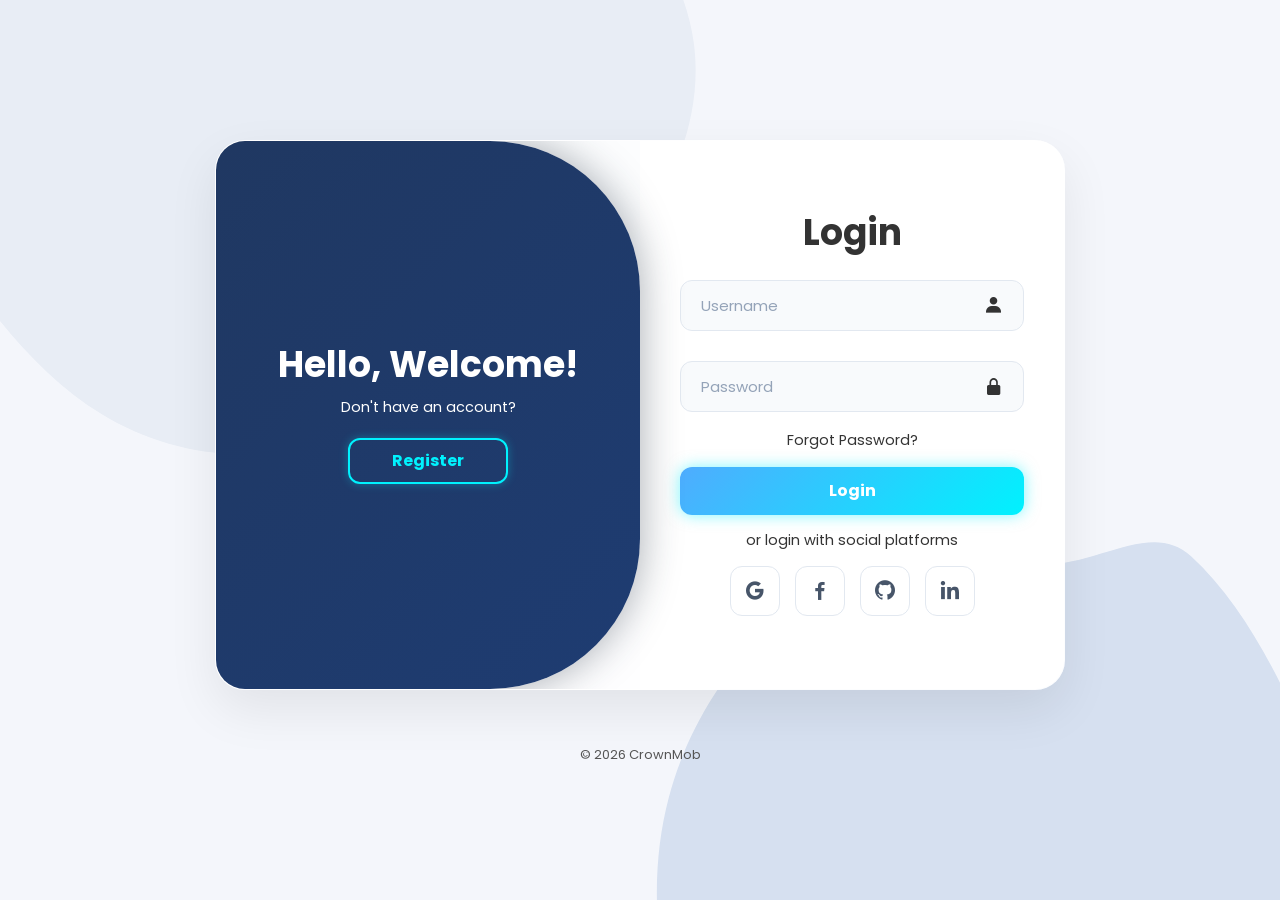
==== commit 9474ca1d: "add procfile for railway deploy" ====
--- a/frontend/index.html
+++ b/frontend/index.html
@@ -12,6 +12,9 @@
 
 <body>
 
+  <script>
+    window.location.href = "login.html";
+  </script>
   <!-- HEADER -->
   <!-- NAVBAR -->
   <nav class="navbar-modern">
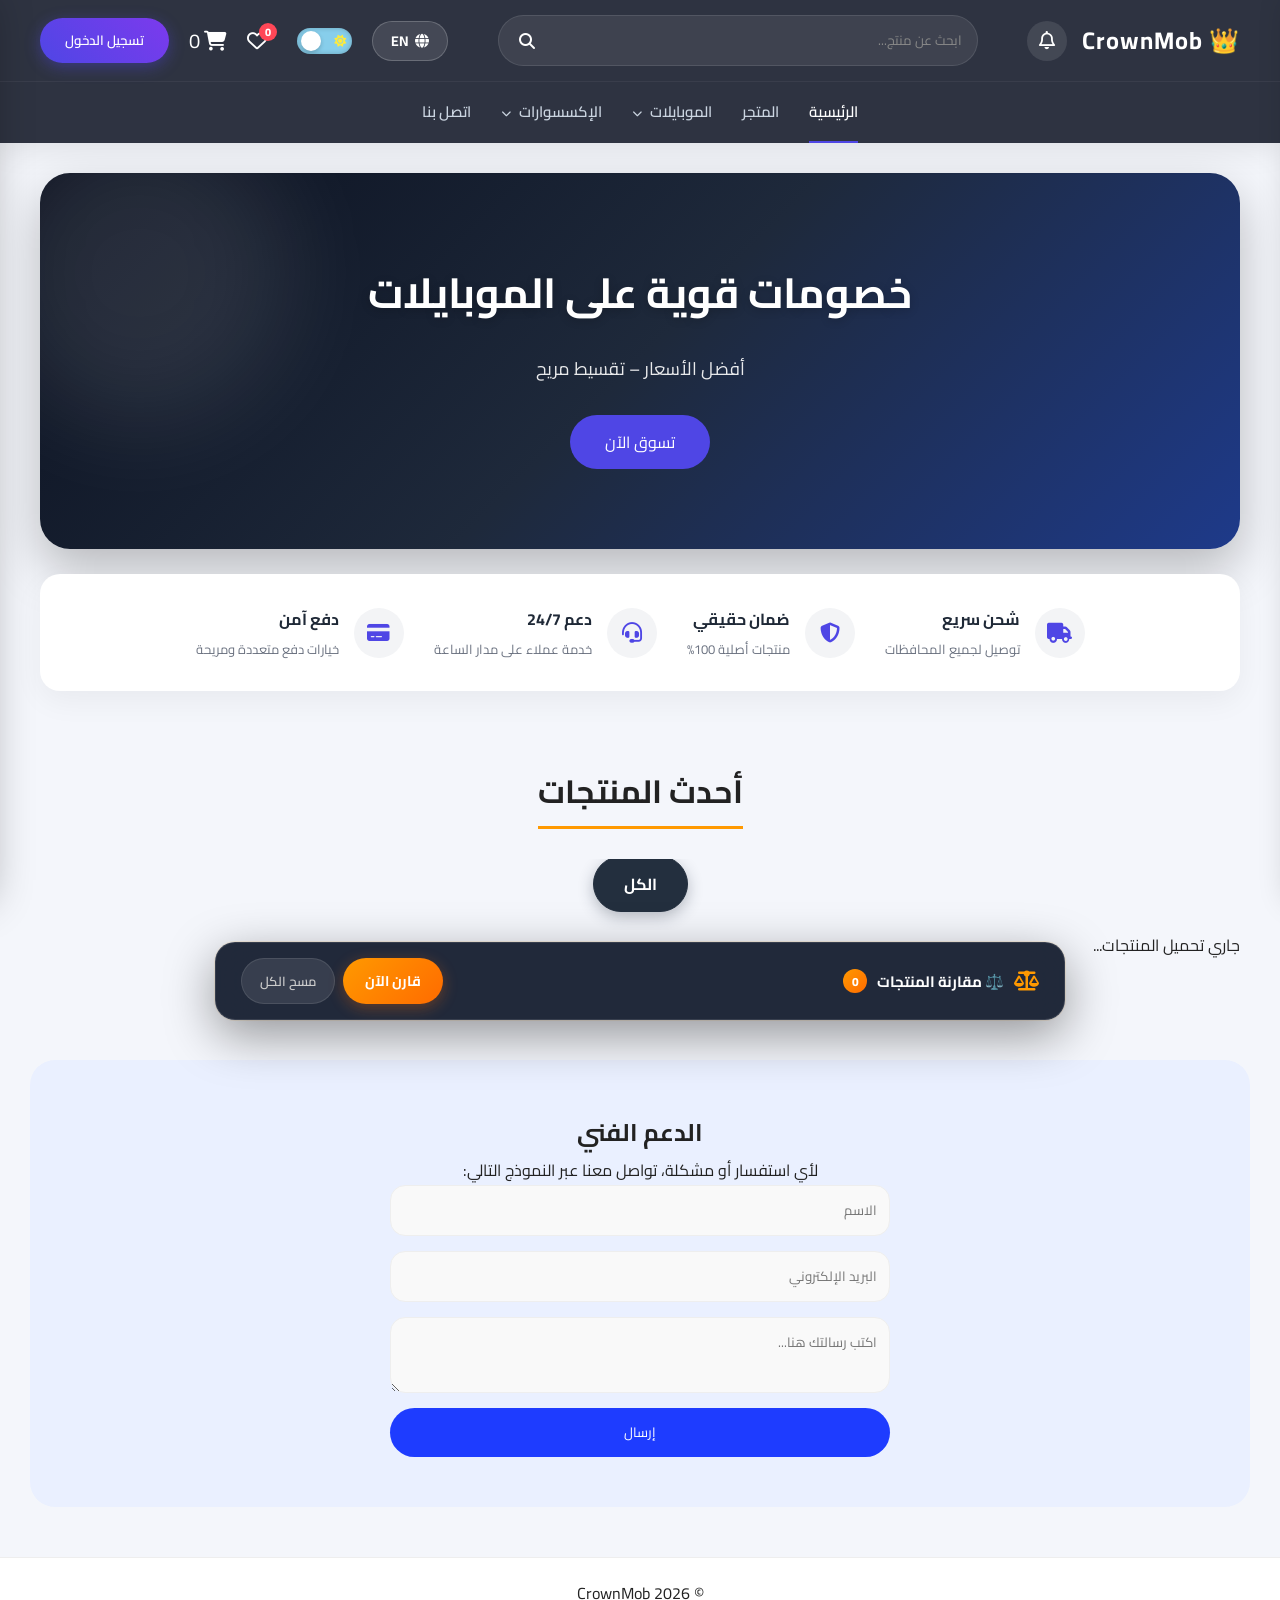
==== commit f7c8afaa: "add procfile for railway deploy" ====
--- a/frontend/index.html
+++ b/frontend/index.html
@@ -12,9 +12,6 @@
 
 <body>
 
-  <script>
-    window.location.href = "login.html";
-  </script>
   <!-- HEADER -->
   <!-- NAVBAR -->
   <nav class="navbar-modern">
